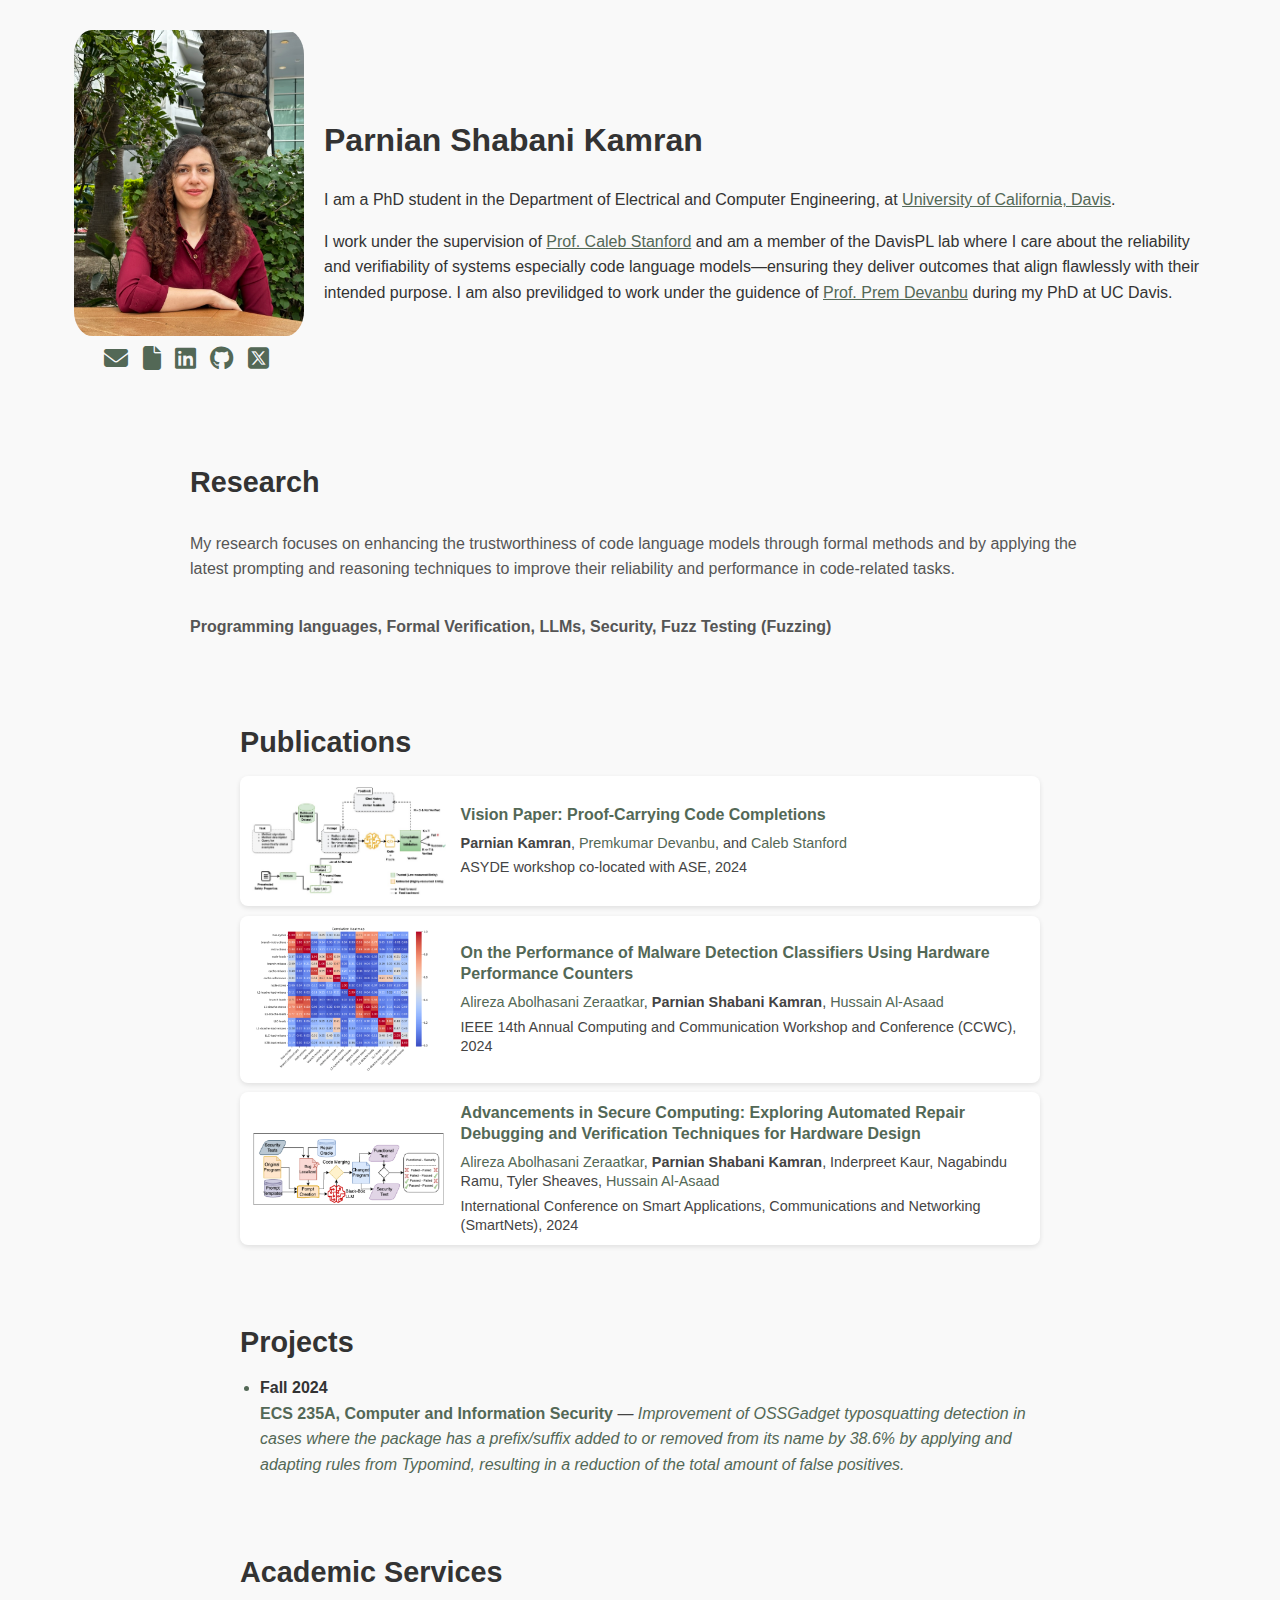
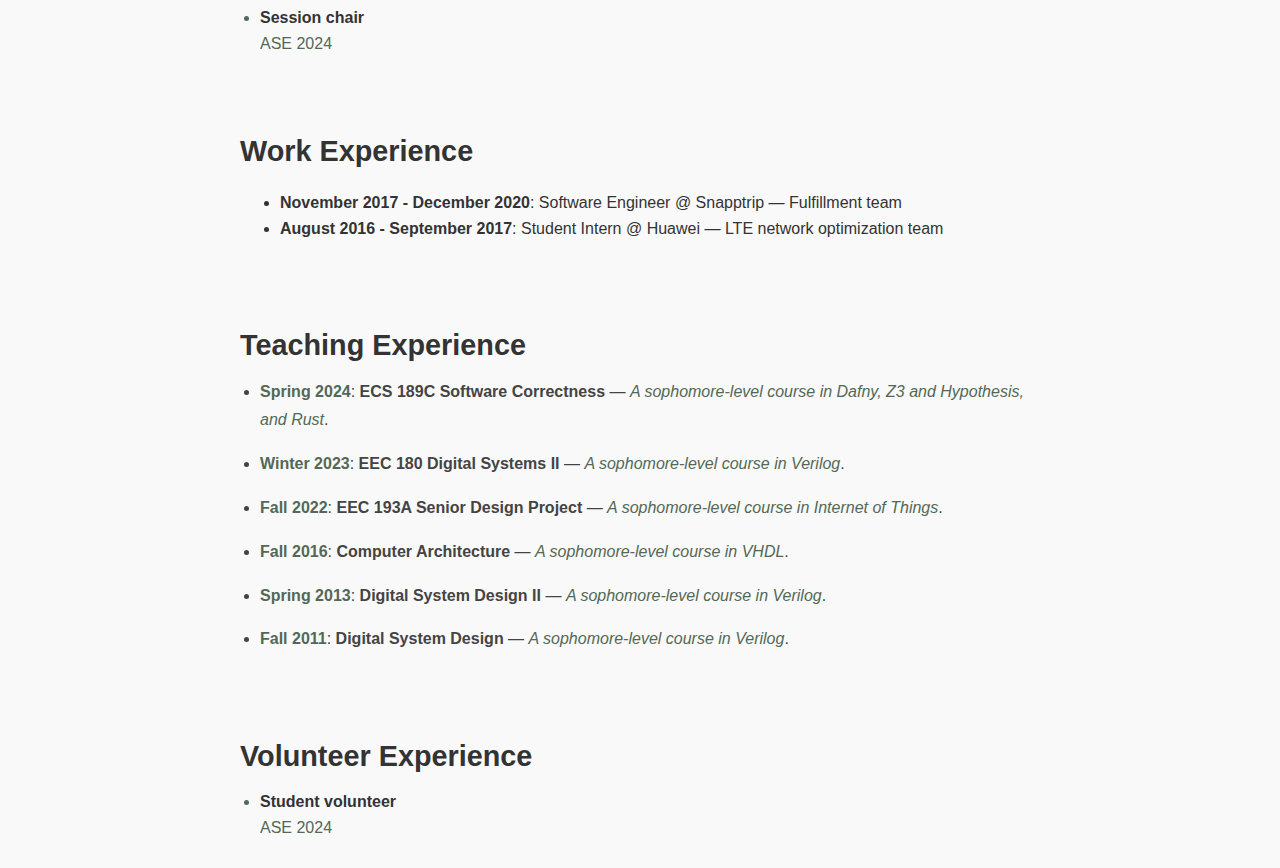
==== index.html @ 5b628e6a "Update ux" ====
<!DOCTYPE html>
<html lang="en">
<head>
    <meta charset="UTF-8">
    <meta name="Parnian Shabani Kamran" content="width=device-width, initial-scale=1.0">
    <title>Parnian Shabani Kamran</title>
    <link rel="stylesheet" href="styles.css">
    <!-- <script src="script.js" defer></script> -->
    <link rel="stylesheet" href="https://cdnjs.cloudflare.com/ajax/libs/font-awesome/6.7.0/css/all.min.css">
</head>
<body>

     <!-- Container for Profile Section -->
     <div class="profile-container">

        <div class="profile-image-container">
            <img src="img/personal.jpeg" alt="Parnian's profile photo" class="profile-photo">
            <div class="profile-links">
                <a href="mailto:pkamran@ucdavis.edu"><i class="fa-solid fa-envelope"></i></a> 
                <a href="cv/Parnian_Shabani_Kamran_CV.pdf"><i class="fa-solid fa-file"></i></a> 
                <!-- <a href="your_bio_link"><i class="fas fa-user"></i> Bio</a> / -->
                <!-- <a href="your_scholar_link"><i class="fas fa-graduation-cap"></i> Scholar</a> / -->
                <a href="https://www.linkedin.com/in/parnian-kamran/"><i class="fa-brands fa-linkedin"></i></a> 
                <a href="https://github.com/parniaan"><i class="fa-brands fa-github"></i></a> 
                <a href="https://x.com/parnian_kamran?s=21&t=XhFKWNd_ANjw2e2xDMUuJA"><i class="fa-brands fa-square-x-twitter"></i></a>
            </div>
        </div>
        <!-- Left Text Section -->
        <div class="profile-text">
            <h1>Parnian Shabani Kamran</h1>
            <p> I am a PhD student in the Department of Electrical and Computer Engineering, at <a href="https://www.ucdavis.edu/">University of California, Davis</a>.</p>
            <p>
                I work under the supervision of <a href="https://web.cs.ucdavis.edu/~cdstanford/">Prof. Caleb Stanford</a> and am a 
                member of the DavisPL lab where I care about the reliability and verifiability of systems especially code language 
                models—ensuring they deliver outcomes that align flawlessly with their intended purpose. 
                I am also previlidged to work under the guidence of <a href="https://www.cs.ucdavis.edu/~devanbu/">Prof. Prem Devanbu</a> 
                during my PhD at UC Davis.
            </p>
            <!-- <p>My fascination with verifying systems mirrors my approach to life—whether it’s planning a hike and ensuring the trail 
                route offers the most astonishing landscapes, nurturing thriving houseplants, or refining a software module, I’m drawn to 
                ensuring every element aligns with its purpose.</p> -->
            
            <!-- Inline Links -->
            <!-- <div class="profile-links">
                <a href="mailto:youremail@example.com"><i class="fas fa-envelope"></i> Email</a> /
                <a href="your_cv_link"><i class="fas fa-file-alt"></i> CV</a> /
                <a href="https://linkedin.com/in/yourusername"><i class="fab fa-linkedin"></i> LinkedIn</a> /
                <a href="https://x.com/yourusername"><i class="fab fa-x-twitter"></i> X</a> /
                <a href="https://github.com/yourusername"><i class="fab fa-github"></i> GitHub</a>
            </div> -->
            
        </div>

        <!-- Right Image Section -->
        
    </div>

    <!-- Research Section -->
    <div class="research-section">
        <h2>Research</h2>
        <p>
            My research focuses on enhancing the trustworthiness of code language models through formal methods and by applying the latest prompting and reasoning techniques to improve their reliability and performance in code-related tasks.
        </p>
        <p><strong>Programming languages, Formal Verification, LLMs, Security, Fuzz Testing (Fuzzing)</strong></p>
    </div>


    <!-- Publications Section -->
    <div class="section">
        <h2 class="section-title">Publications</h2>
      
            <div class="publication-card">
                <div class="publication-image-container">
                    <img src="img/PCCC-workflow.jpg" alt="Paper Thumbnail" class="publication-image">
                </div>
                <div class="publication-content">
                    <strong class="publication-title"><a href="https://dl.acm.org/doi/10.1145/3691621.3694932">Vision Paper: Proof-Carrying Code Completions</a></strong><br>
                    <span class="publication-authors"><strong>Parnian Kamran</strong>, <a href="https://www.cs.ucdavis.edu/~devanbu/">Premkumar Devanbu</a>, and <a href="https://web.cs.ucdavis.edu/~cdstanford/">Caleb Stanford</a></span><br>
                    <span class="publication-conference">ASYDE workshop co-located with ASE, 2024</span>
                </div>
            </div>
            <div class="publication-card">
                <div class="publication-image-container">
                    <img src="img/SmartNets2024.png" alt="SmartNets Image" class="publication-image">
                </div>
                <div class="publication-content">
                    <strong class="publication-title"><a href="https://ieeexplore.ieee.org/document/10577644">On the Performance of Malware Detection Classifiers Using Hardware Performance Counters</a></strong><br>
                    <span class="publication-authors"><a href="https://www.linkedin.com/in/alireza-abolhasani">Alireza Abolhasani Zeraatkar</a>, <strong>Parnian Shabani Kamran</strong>, <a href="https://faculty.engineering.ucdavis.edu/al-asaad/">Hussain Al-Asaad</a></span><br>
                    <span class="publication-conference">IEEE 14th Annual Computing and Communication Workshop and Conference (CCWC), 2024</span>
                </div>
            </div>
            
            <div class="publication-card">
                <div class="publication-image-container">
                    <img src="img/ccwc2024.png" alt="CCWC Image"  class="publication-image">
                </div>
                <div class="publication-content">
                    <strong class="publication-title"><a href="https://ieeexplore.ieee.org/document/10427806">Advancements in Secure Computing: Exploring Automated Repair Debugging and Verification Techniques for Hardware Design</a></strong><br>
                    <span class="publication-authors"><a href="https://www.linkedin.com/in/alireza-abolhasani">Alireza Abolhasani Zeraatkar</a>, <strong>Parnian Shabani Kamran</strong>, Inderpreet Kaur, Nagabindu Ramu, Tyler Sheaves, <a href="https://faculty.engineering.ucdavis.edu/al-asaad/">Hussain Al-Asaad</a></span><br>
                    <span class="publication-conference">International Conference on Smart Applications, Communications and Networking (SmartNets), 2024</span>
                </div>
            </div>

    </div>


    <div class="section">
        <h2 class="section-title">Projects</h2>
        <ul class="service-list">
            <li>
                <strong class="teaching-dates">Fall 2024</strong> 
                <span class="teaching-role"><a href="http://nob.cs.ucdavis.edu/classes/ecs235a-2024-04/index.html">ECS 235A, Computer and Information Security</a></span> — 
                <span class="teaching-description">Improvement of <a href="https://github.com/microsoft/OSSGadget">OSSGadget</a> typosquatting detection in cases where the package has a prefix/suffix added to or removed from its name by 38.6% by applying and adapting rules from <a href="https://www.usenix.org/conference/usenixsecurity23/presentation/neupane">Typomind</a>, resulting in a reduction of the total amount of false positives. </span>
            </li>
        </ul>
    </div>

    <!-- Academic Services Section Using Flexbox -->
    <div class="section">
        <h2 class="section-title">Academic Services</h2>
            <ul class="service-list">
                <li><strong>Session chair</strong>
                    <a href="https://conf.researchr.org/track/ase-2024/ase-2024-research?">ASE 2024</a>
                </li>
            </ul>
        <!-- <div class="experience-card">
            <p><strong>Volunteer Position 2</strong></p>
            <p>Organization Name</p>
            <p>Start Date - End Date</p>
            <p>Brief description of responsibilities and contributions.</p>
        </div> -->

    </div>

    <div class="section">
        <h2 class="section-title">Work Experience</h2>
        <ul class="work-list">
            <li>
                <strong class="work-dates">November 2017 - December 2020</strong>: 
                <span class="work-title">Software Engineer</span> @ 
                <span class="work-company">Snapptrip</span> — 
                <span class="work-team">Fulfillment team</span>
                <!-- <span class="work-collaborators">[Collaborators]</span>. -->
            </li>
            <li>
                <strong class="work-dates">August 2016 - September 2017</strong>: 
                <span class="work-title">Student Intern</span> @ 
                <span class="work-company">Huawei</span> — 
                <span class="work-team">LTE network optimization team</span>
            </li>
        </ul>
    </div>

    <div class="section">
        <h2 class="section-title">Teaching Experience</h2>
        <ul class="teaching-list">
            <li>
                <strong class="teaching-dates">Spring 2024</strong>: 
                <span class="teaching-role">ECS 189C Software Correctness</span> — 
                <span class="teaching-description">A sophomore-level course in Dafny, Z3 and Hypothesis, and Rust</span>.
            </li>
            <li>
                <strong class="teaching-dates">Winter 2023</strong>: 
                <span class="teaching-role">EEC 180 Digital Systems II</span> — 
                <span class="teaching-description">A sophomore-level course in Verilog</span>.
            </li>
            <li>
                <strong class="teaching-dates">Fall 2022</strong>: 
                <span class="teaching-role">EEC 193A Senior Design Project</span> — 
                <span class="teaching-description">A sophomore-level course in Internet of Things</span>.
            </li>

            <li>
                <strong class="teaching-dates">Fall 2016</strong>: 
                <span class="teaching-role">Computer Architecture</span> — 
                <span class="teaching-description">A sophomore-level course in VHDL</span>.
            </li>

            <li>
                <strong class="teaching-dates">Spring 2013</strong>: 
                <span class="teaching-role">Digital System Design II</span> — 
                <span class="teaching-description">A sophomore-level course in Verilog</span>.
            </li>

            <li>
                <strong class="teaching-dates">Fall 2011</strong>: 
                <span class="teaching-role">Digital System Design</span> — 
                <span class="teaching-description">A sophomore-level course in Verilog</span>.
            </li>
        </ul>
    </div>

    <div class="section">
        <h2 class="section-title">Volunteer Experience</h2>
            <ul class="experience-list">
                <li><strong>Student volunteer</strong>
                    <a href="https://conf.researchr.org/home/ase-2024">ASE 2024</a>
                </li>
            </ul>
        <!-- <div class="experience-card">
            <p><strong>Volunteer Position 2</strong></p>
            <p>Organization Name</p>
            <p>Start Date - End Date</p>
            <p>Brief description of responsibilities and contributions.</p>
        </div> -->

    </div>




</body>
</html>
---- styles.css ----
/* Define custom colors */
:root {
    --light-sage: #DDE3D0;
    --sage-green: #B2C2A1;
    --dark-sage: #536856;
    --golden-Sand: #D1B27C;
    --muted-rose: #C7A8A1;
    --terracotta: #C4876A;
    --ivory: #F8F5EC;
    --stone-gray: #A8A9AD;
    --dusty-blue: #A1B5C2;
}



/* Centered main container for profile layout */
.profile-container {
    display: inline-flex;
    align-items: center;
    justify-content: space-between;
    max-width: 90%;
    width: 100%;
    padding: 20px;
    margin: 0 auto;
    text-align: left;
    flex-direction: row;
}

.profile-text {
    flex: 70%;
    padding: 10px;
}

.profile-container a {
    color: var(--dark-sage);
}

.profile-text a:hover {
    color: var(--golden-Sand)
}

.profile-text a:visited {
    color: var(--terracotta)
}


/* Inline links styling with icons */
/* Inline links styling with icons */
.profile-links {
    padding: 10px;
    text-align: center;
}

.profile-links a {
    font-size: 1.5rem;
    color: var(--dark-sage);
    text-decoration: none;
    display: inline-flex;
    align-items: center;
    margin-right: 5px; /* Adds spacing between each link */
} 

.profile-links a:last-child {
    margin-right: 0; /* Remove the margin after the last link */
}

.profile-links a i, .profile-links a img {
    width: 100%;
    height: 15px;
    margin-right: 5px; /* Adds spacing between icon and text */
    vertical-align: middle;
    color: var(--dark-sage);
}

.profile-links a:hover {
    text-decoration: underline;
}

/* Profile image styling */
.profile-image-container {
    display: flex;
    padding: 10px;
    flex-direction: column;
    flex: 25%;
    max-width: 230px;
}

.profile-photo {
    width: 100%;
    height: auto;
    border-radius: 8%;
    object-fit: cover;
}

/* Research section styling */
.research-section {
    max-width: 900px;
    /* width: 100%; */
    margin: 20px auto;
    padding: 0 20px;
    text-align: left;
    display: flex;
    flex-wrap: wrap;
    flex: 1;
}

.research-section h2 {
    font-size: 1.8em;
    color: #333;
    margin-bottom: 10px;
}

.research-section p {
    font-size: 1em;
    line-height: 1.6;
    color: #555;
}

/* General body styling */
body {
    display: flex;
    justify-content: center;
    flex-direction: column;
    align-items: center;
    margin: 0;
    font-family: Arial, sans-serif;
    line-height: 1.6;
    color: #333;
    background-color: #f9f9f9;
}


/* Strong element styling */
.service-list strong, .experience-list strong {
    display: block;
    font-weight: bold;
    color: #333;
}

/* General alignment for each section */
.section {
    max-width: 800px; /* Align width with Publications section */
    margin: 20px auto; /* Center the section on the page */
    text-align: left; /* Left-align all text */
    padding: 0; /* Remove extra padding */
    width: 100%;
}

/* Section title styling */
.section-title {
    font-size: 1.8em;
    color: #333;
    margin-bottom: 10px;
    font-weight: bold;
}

/* Styling for Academic Services and Volunteer Experience lists */
.service-list, .experience-list {
    list-style-type: disc; /* Default bullet points */
    padding-left: 20px; /* Add consistent padding for the bullets */
    margin: 0;
}

/* Styling for each item in Academic Services and Volunteer Experience */
.service-list li, .experience-list li {
    font-size: 1em;
    line-height: 1.6; /* Ensure consistent spacing between lines */
    margin-bottom: 8px; /* Space between each list item */
    color: #444;
}

/* Inline link styling for conference title */
.service-list a, .experience-list a {
    color: var(--dark-sage);
    text-decoration: none;
}

.service-list a:hover, .experience-list a:hover {
    text-decoration: underline;
    color: var(--golden-Sand)
}

.service-list a:visited, .experience-list a:visited {
    color: var(--terracotta);
}


/* Bold styling for titles within list items */
.service-list strong, .experience-list strong {
    font-weight: bold;
    margin-right: 5px; /* Space between title and conference name */
}

/* Fix bullet alignment */
.service-list li::marker, .experience-list li::marker {
    color: #536856; /* Dark sage for bullet color */
    font-size: 1em; /* Match bullet size to text */
    vertical-align: middle; /* Align bullet with text */
}

/* Teaching experience list styling */
.teaching-list {
    list-style-type: disc; /* Default bullet points */
    padding-left: 20px;
    margin: 0;
}

/* Individual teaching item */
.teaching-list li {
    font-size: 1em;
    line-height: 1.8;
    color: #444; /* Neutral text color */
    margin-bottom: 15px;
}

/* Styling for dates */
.teaching-dates {
    color: #536856; /* Dark sage */
    font-weight: bold;
}

/* Styling for role */
.teaching-role {
    color: #444; /* Neutral gray */
    font-weight: bold;
}

/* Styling for description */
.teaching-description {
    color: #536856; /* Dark sage for subtlety */
    font-style: italic; /* Add differentiation for descriptions */
}


/* =================================== */



/* Publication card container */
.publication-card {
    display: flex;
    align-items: center;
    background-color: #fff; /* White card background */
    border-radius: 8px;
    padding: 0.7rem;
    margin-bottom: 0.6rem;
    box-shadow: 0 2px 5px rgba(0, 0, 0, 0.1);
    transition: box-shadow 0.2s ease-in-out;
}

/* Hover effect for cards */
.publication-card:hover {
    box-shadow: 0 4px 10px rgba(0, 0, 0, 0.2);
}

/* Image container */
.publication-image-container {
    flex: 25%;
    flex-shrink: 0; /* Prevent shrinking of the image container */
    display: flex; /* Center the image within the container */
    justify-content: center;
    align-items: center;
    width: 130px; /* Fixed width for the container */
    height: auto;
    margin-right: 15px; /* Space between image and content */
}

/* Image styling */
.publication-image {
    max-width: 100%; /* Scale image to fit the container */
    height: auto; /* Maintain aspect ratio */
    border-radius: 4px;
}

/* Content container */
.publication-content {
    display: flex;
    flex-direction: column;
    flex: 1; /* Take up remaining space */
    line-height: 0.2;
    flex: 75%;
}

/* Title */
.publication-title {
    font-size: 1em;
    color: var(--dark-sage); /* Dark sage color for title */
    margin-bottom: 5px;
    font-weight: bold;
    line-height: 1.3; /* Reduced line height */
}

/* Authors */
.publication-authors {
    font-size: 0.9em;
    color: #444; /* Neutral text color */
    margin-bottom: 3px;
    line-height: 1.3; /* Reduced line height */
}

/* Conference details */
.publication-conference {
    font-size: 0.9em;
    color: #444; /* Default link color */
    line-height: 1.3; /* Reduced line height */
}

.publication-content a {
    text-decoration: none;
    color: var(--dark-sage)
}

/* Link hover effect */
.publication-content a:hover {
    text-decoration: underline;
    color: var(--golden-Sand); /* Golden Sand color on hover */
}

/* Visited link styling */
.publication-content a:visited {
    color: var(--terracotta); /* Terracotta color for visited links */
}


/* Responsive adjustments for mobile */
@media (max-width: 768px) {
    .profile-container {
        flex-direction: column;
    }
    .publication-card {
        font-size: 1.2rem;
        flex-wrap: wrap;
        flex-direction: column; /* Stack content vertically */
        align-items: center; /* Center-align content */
        text-align: center; /* Center-align text */
    }

    .publication-image-container {
        flex: 100%;
        margin-right: 0; /* Remove right margin for stacked layout */
        margin-bottom: 10px; /* Add space below image */
        width: 100%; /* Make the image container span full width */
    }

    .publication-image {
        max-width: 150px; /* Resize image for smaller screens */
        height: auto;
    }

    .publication-content {
        flex: 100%;
        text-align: center; /* Center-align text */
    }

    .profile-container {
       flex-direction: column;
    }

    .profile-links a {
        font-size: 2rem;
    }
}
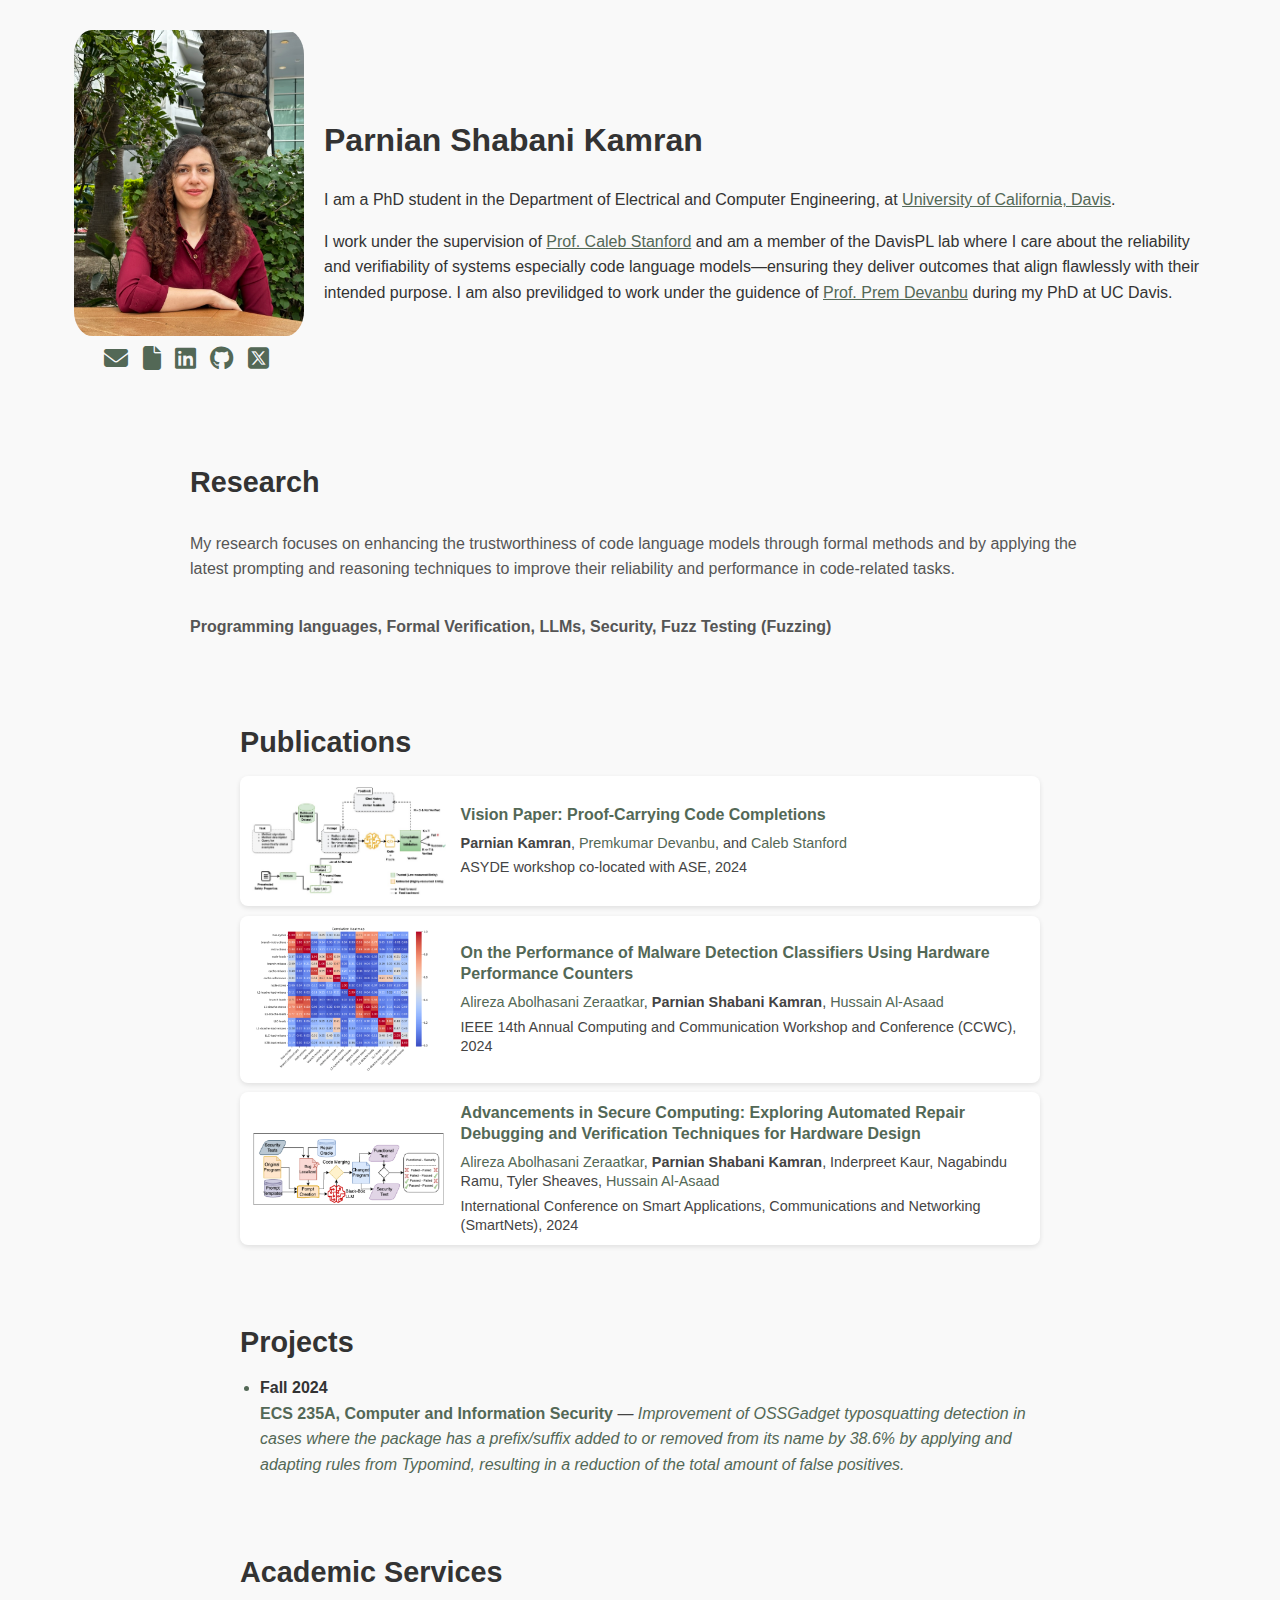
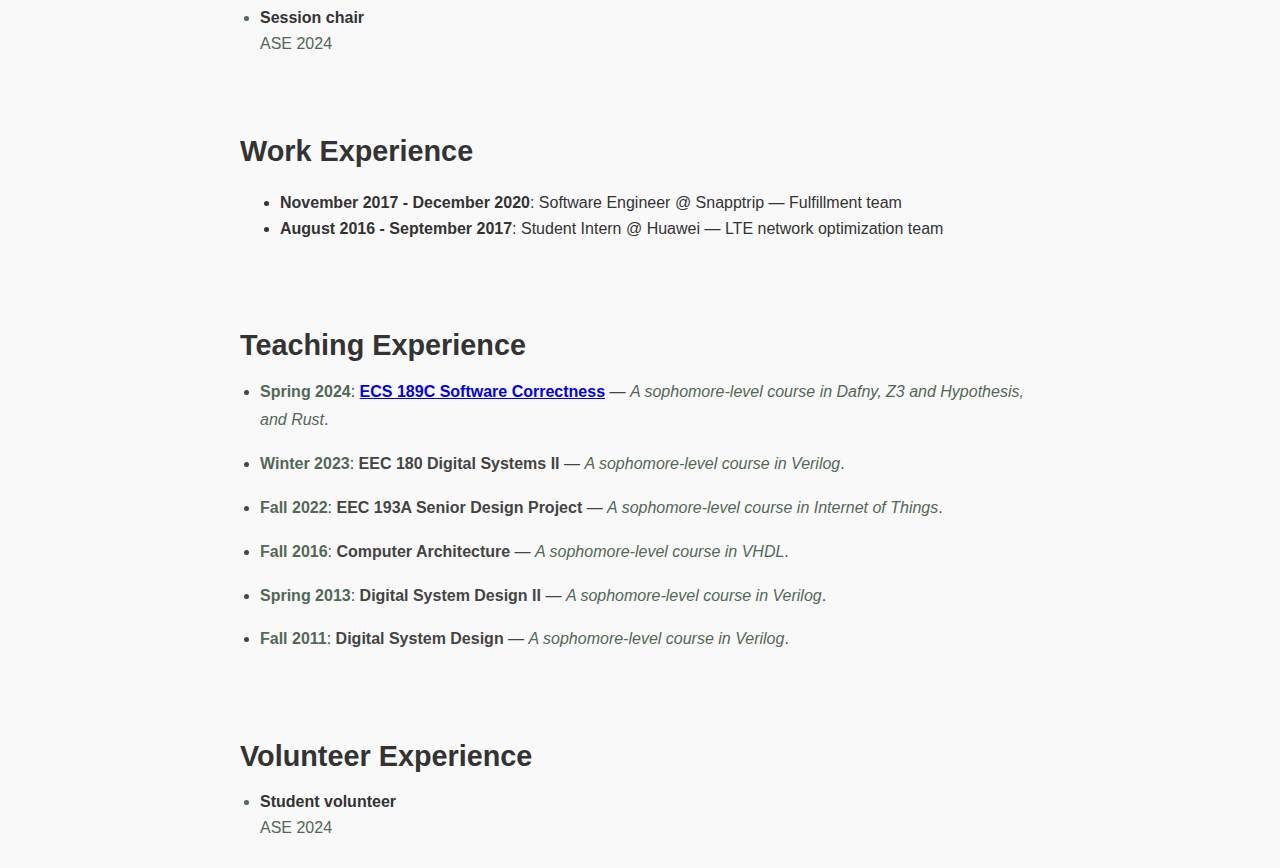
==== commit 37b9b6a1: "Add a link to course" ====
--- a/index.html
+++ b/index.html
@@ -156,7 +156,7 @@
         <ul class="teaching-list">
             <li>
                 <strong class="teaching-dates">Spring 2024</strong>: 
-                <span class="teaching-role">ECS 189C Software Correctness</span> — 
+                <span class="teaching-role"><a href="https://github.com/DavisPL-Teaching/189c">ECS 189C Software Correctness</a></span> — 
                 <span class="teaching-description">A sophomore-level course in Dafny, Z3 and Hypothesis, and Rust</span>.
             </li>
             <li>
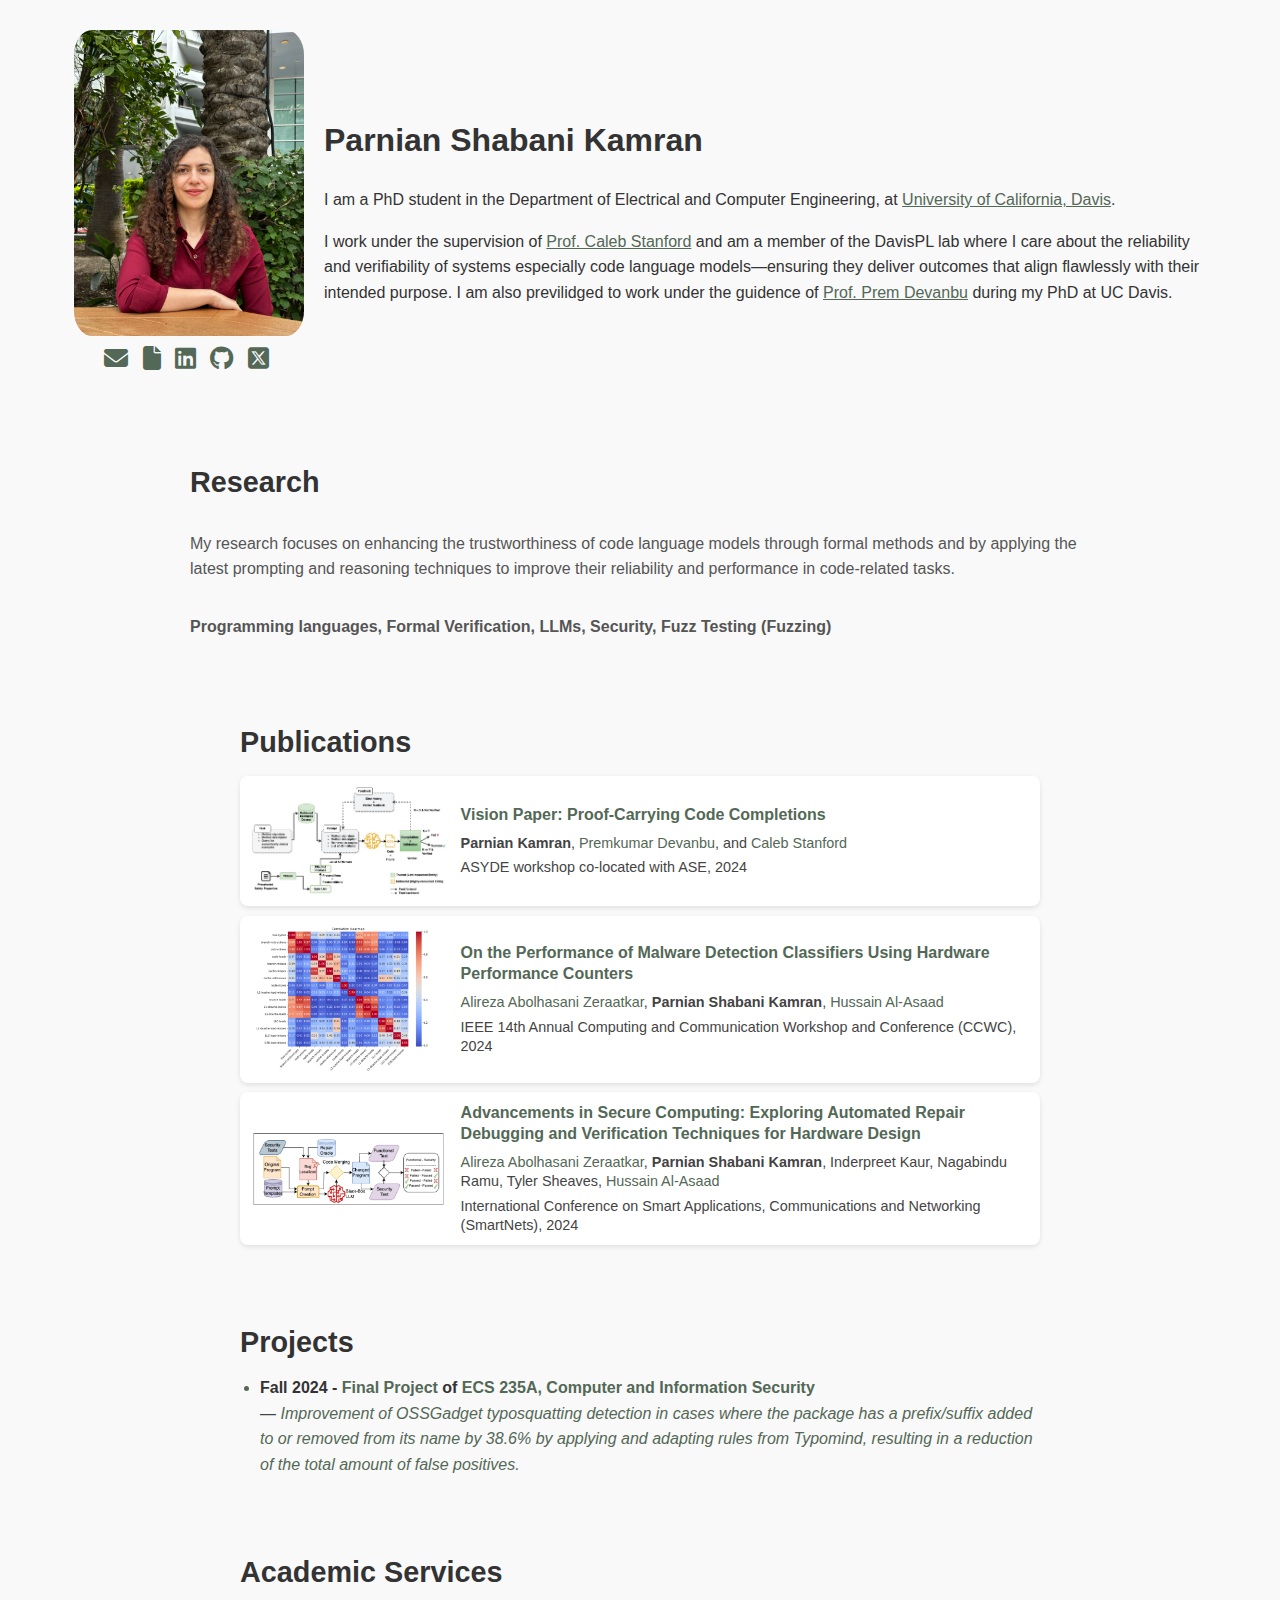
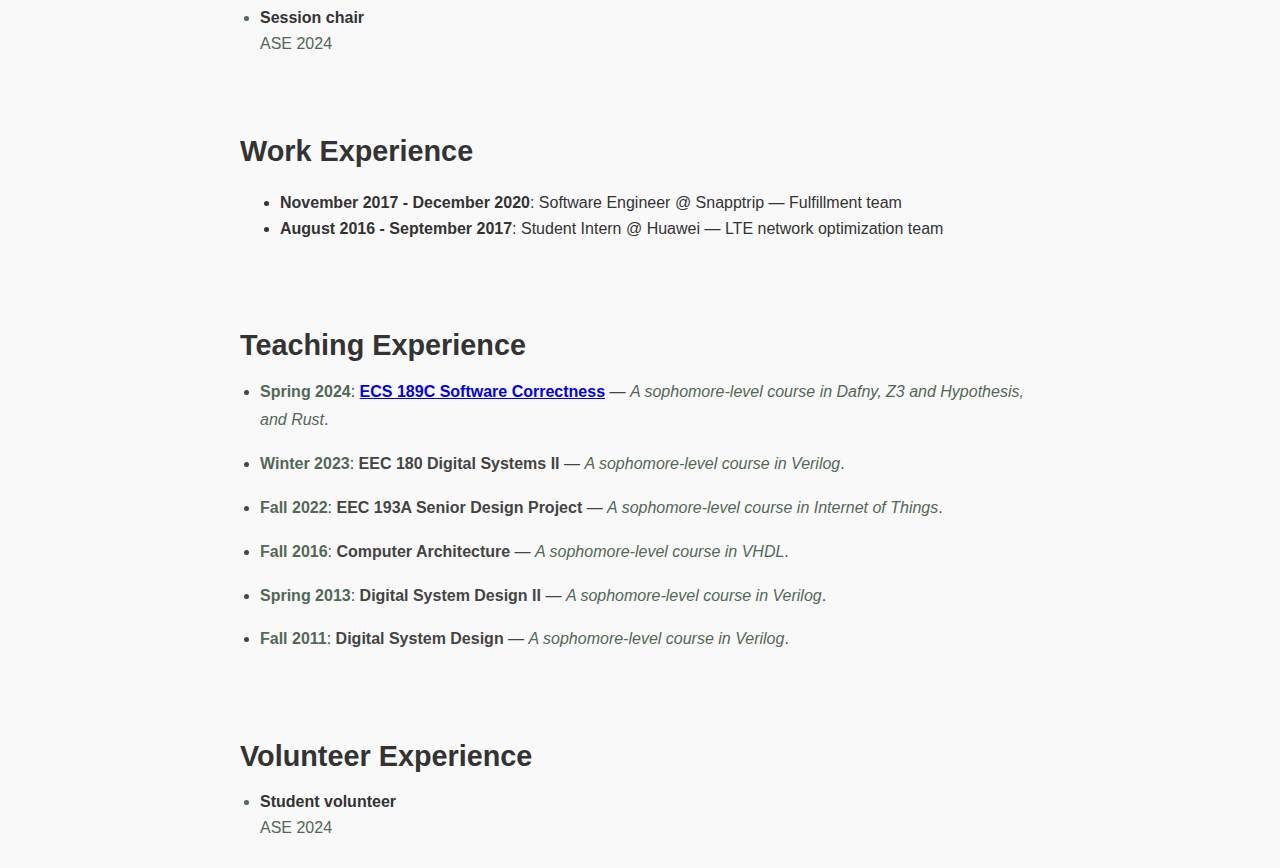
==== commit abfcb2b0: "Add link to ECS 235 project" ====
--- a/index.html
+++ b/index.html
@@ -108,8 +108,7 @@
         <h2 class="section-title">Projects</h2>
         <ul class="service-list">
             <li>
-                <strong class="teaching-dates">Fall 2024</strong> 
-                <span class="teaching-role"><a href="http://nob.cs.ucdavis.edu/classes/ecs235a-2024-04/index.html">ECS 235A, Computer and Information Security</a></span> — 
+                <strong class="teaching-dates">Fall 2024 - <a href="https://github.com/Parniaan/oss-gadget.git">Final Project</a> of <a href="http://nob.cs.ucdavis.edu/classes/ecs235a-2024-04/index.html">ECS 235A, Computer and Information Security</a></strong> — 
                 <span class="teaching-description">Improvement of <a href="https://github.com/microsoft/OSSGadget">OSSGadget</a> typosquatting detection in cases where the package has a prefix/suffix added to or removed from its name by 38.6% by applying and adapting rules from <a href="https://www.usenix.org/conference/usenixsecurity23/presentation/neupane">Typomind</a>, resulting in a reduction of the total amount of false positives. </span>
             </li>
         </ul>
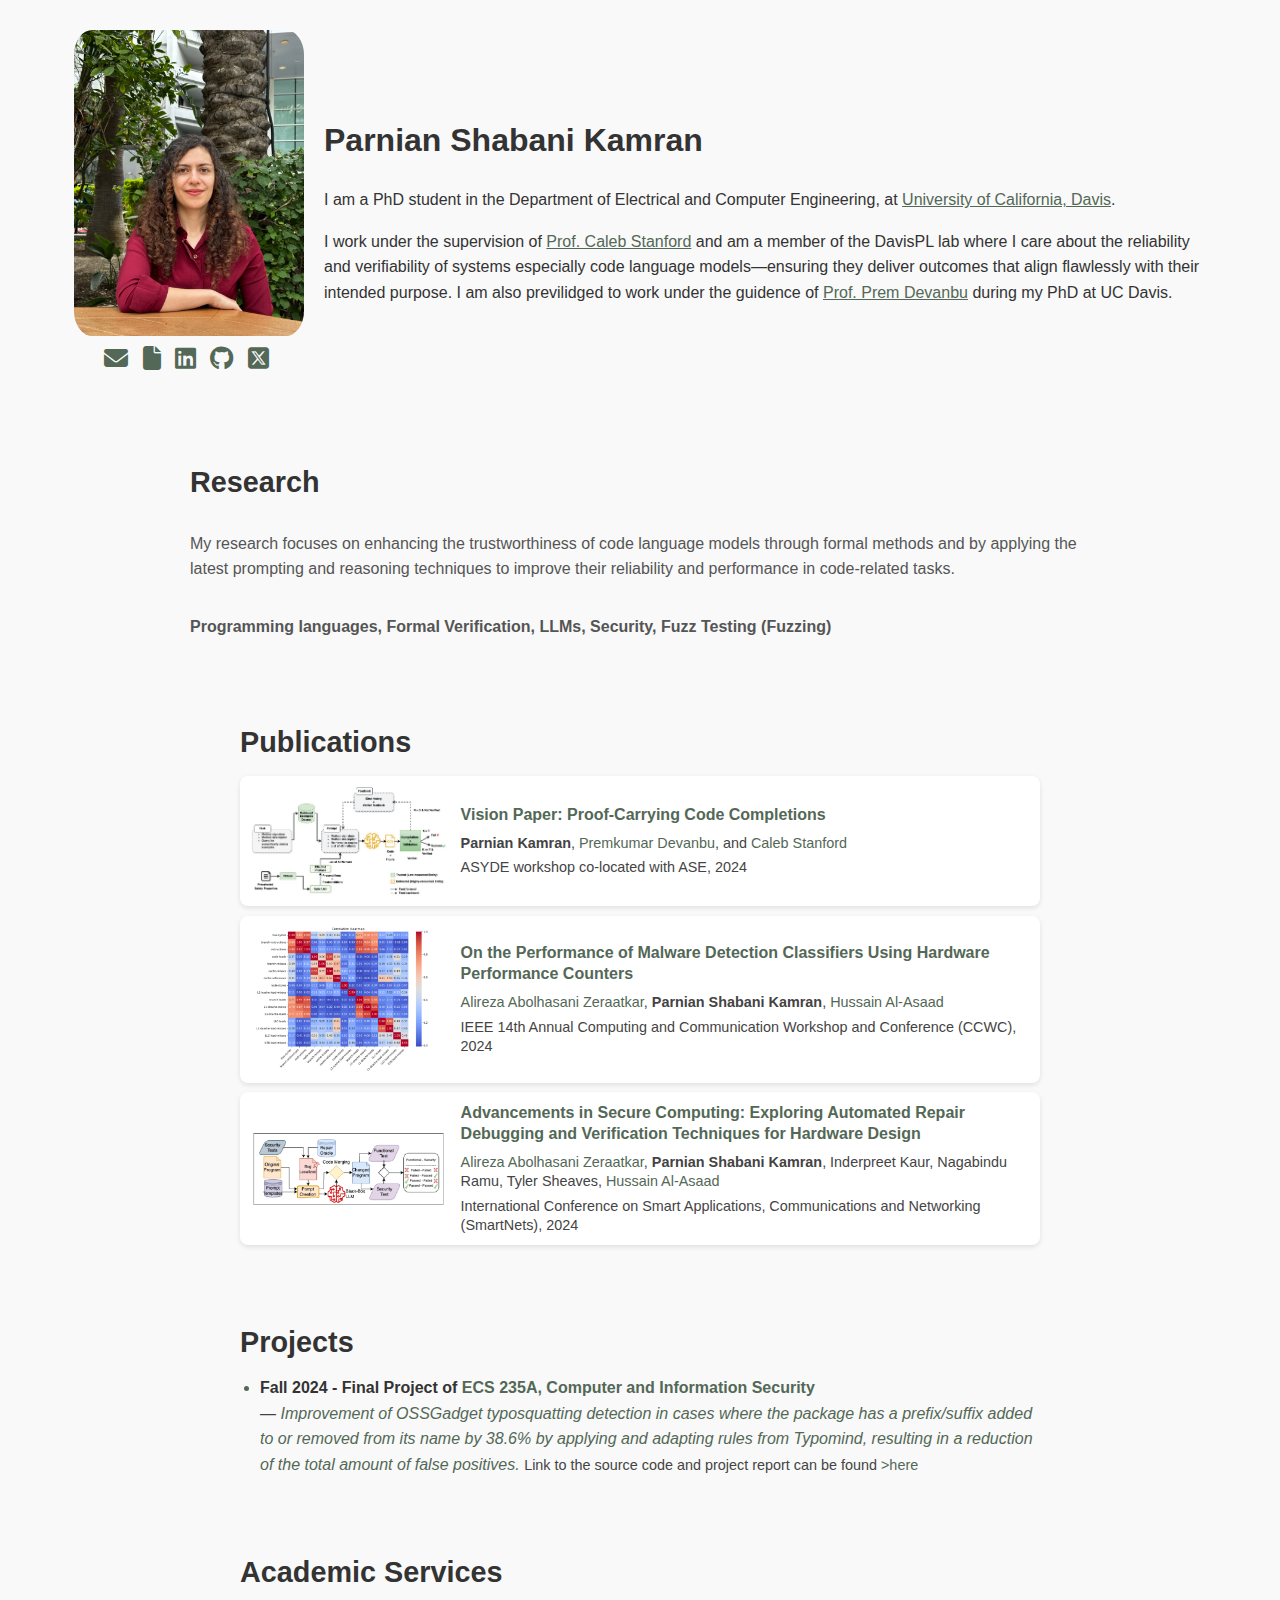
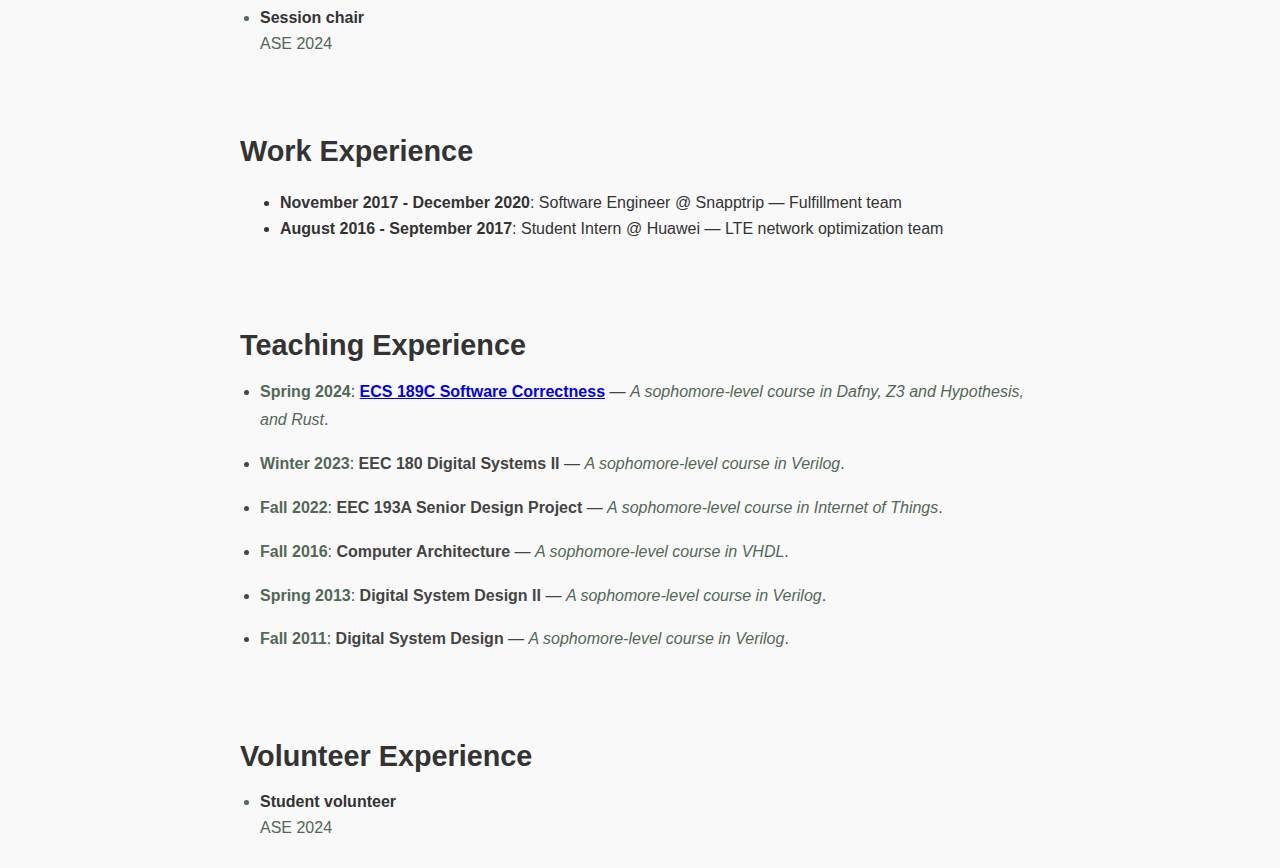
==== commit 6aefc1d2: "Add link to ECS 235 project" ====
--- a/index.html
+++ b/index.html
@@ -108,8 +108,15 @@
         <h2 class="section-title">Projects</h2>
         <ul class="service-list">
             <li>
-                <strong class="teaching-dates">Fall 2024 - <a href="https://github.com/Parniaan/oss-gadget.git">Final Project</a> of <a href="http://nob.cs.ucdavis.edu/classes/ecs235a-2024-04/index.html">ECS 235A, Computer and Information Security</a></strong> — 
-                <span class="teaching-description">Improvement of <a href="https://github.com/microsoft/OSSGadget">OSSGadget</a> typosquatting detection in cases where the package has a prefix/suffix added to or removed from its name by 38.6% by applying and adapting rules from <a href="https://www.usenix.org/conference/usenixsecurity23/presentation/neupane">Typomind</a>, resulting in a reduction of the total amount of false positives. </span>
+                <strong class="teaching-dates">Fall 2024 - Final Project of <a href="http://nob.cs.ucdavis.edu/classes/ecs235a-2024-04/index.html">ECS 235A, Computer and Information Security</a></strong> — 
+                <span class="teaching-description">Improvement of
+                    <a href="https://github.com/microsoft/OSSGadget">OSSGadget</a> 
+                    typosquatting detection in cases where the package has a prefix/suffix added to
+                    or removed from its name by 38.6% by applying and adapting rules from 
+                    <a href="https://www.usenix.org/conference/usenixsecurity23/presentation/neupane">Typomind</a>,
+                    resulting in a reduction of the total amount of false positives. </span>
+
+                <span class="publication-authors"> Link to the source code and project report can be found <a href="https://github.com/Parniaan/oss-gadget.git">>here</a></span>
             </li>
         </ul>
     </div>
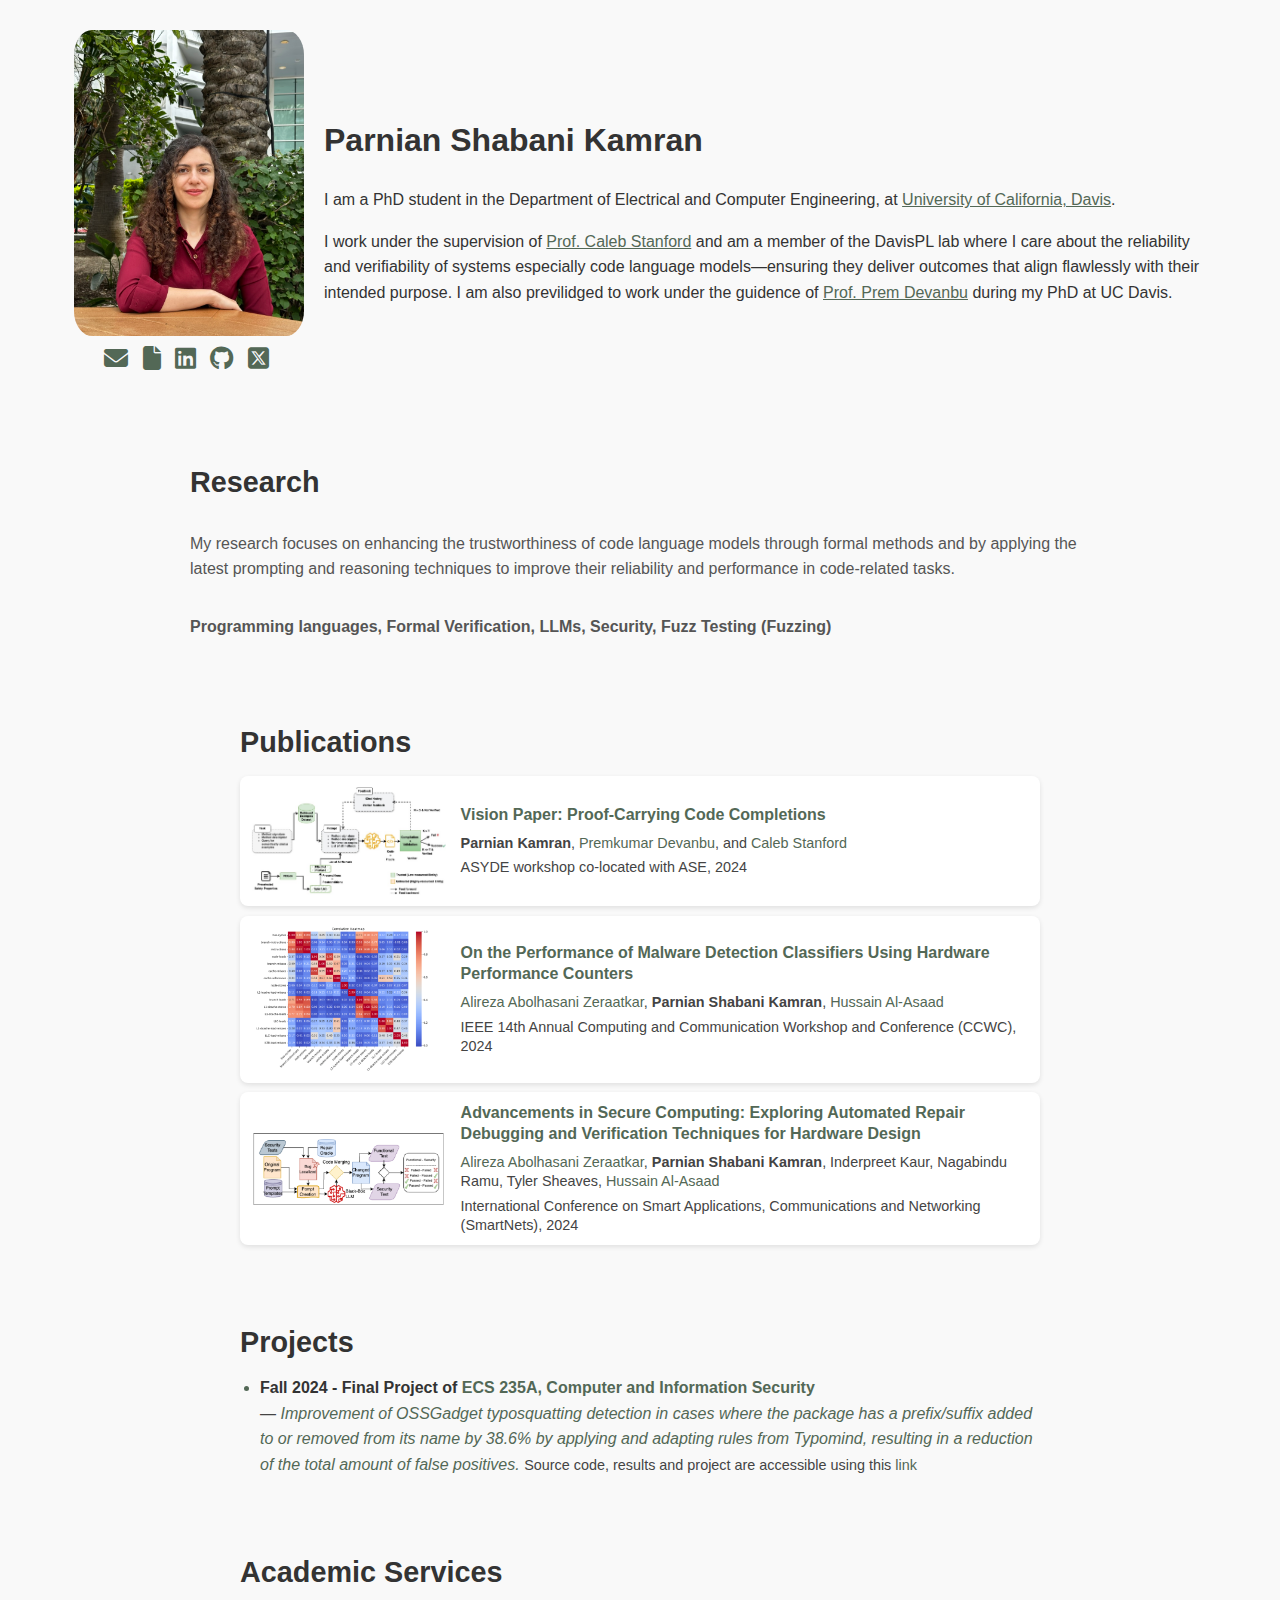
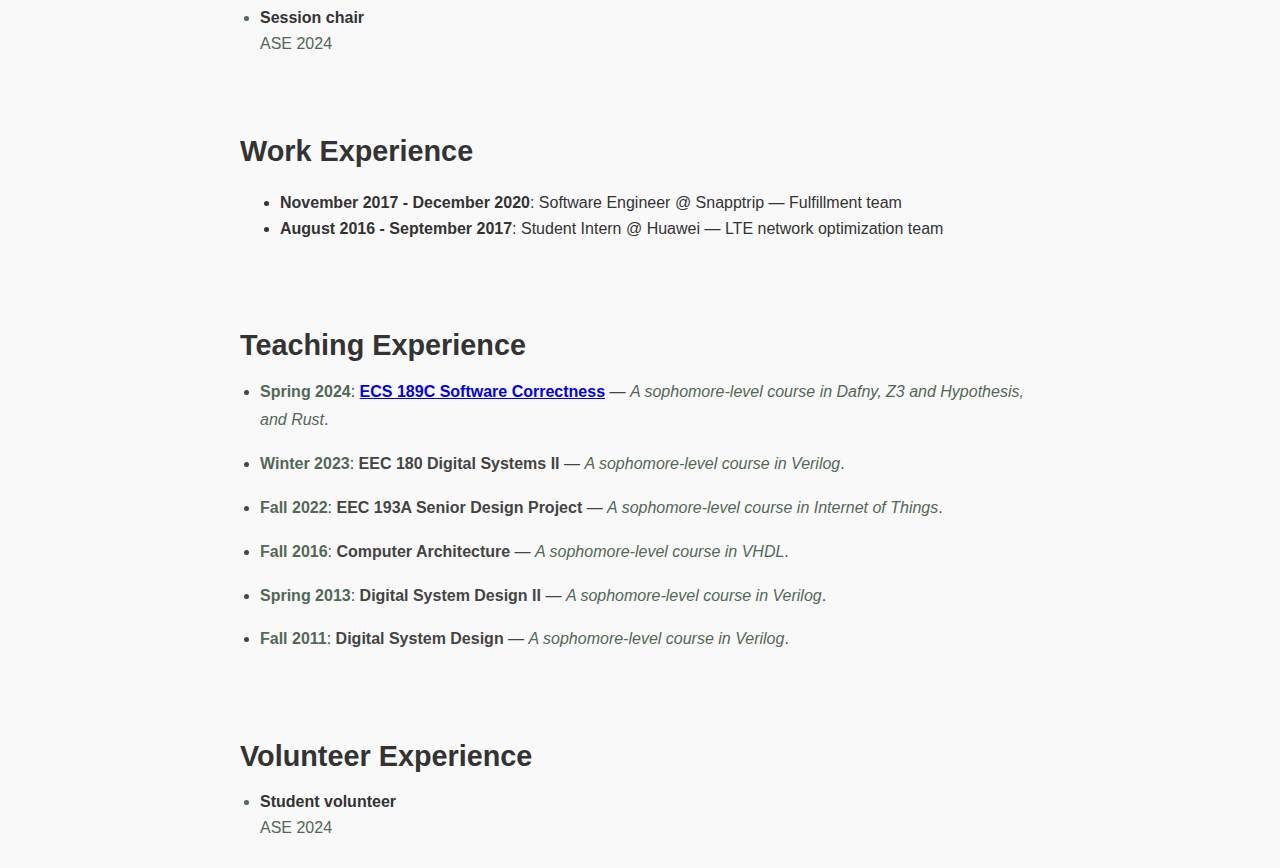
==== commit 3fdf9ce6: "Add link to ECS 235 project" ====
--- a/index.html
+++ b/index.html
@@ -116,7 +116,7 @@
                     <a href="https://www.usenix.org/conference/usenixsecurity23/presentation/neupane">Typomind</a>,
                     resulting in a reduction of the total amount of false positives. </span>
 
-                <span class="publication-authors"> Link to the source code and project report can be found <a href="https://github.com/Parniaan/oss-gadget.git">>here</a></span>
+                <span class="publication-authors"> Source code, results and project are accessible using this <a href="https://github.com/Parniaan/oss-gadget.git">link</a></span>
             </li>
         </ul>
     </div>
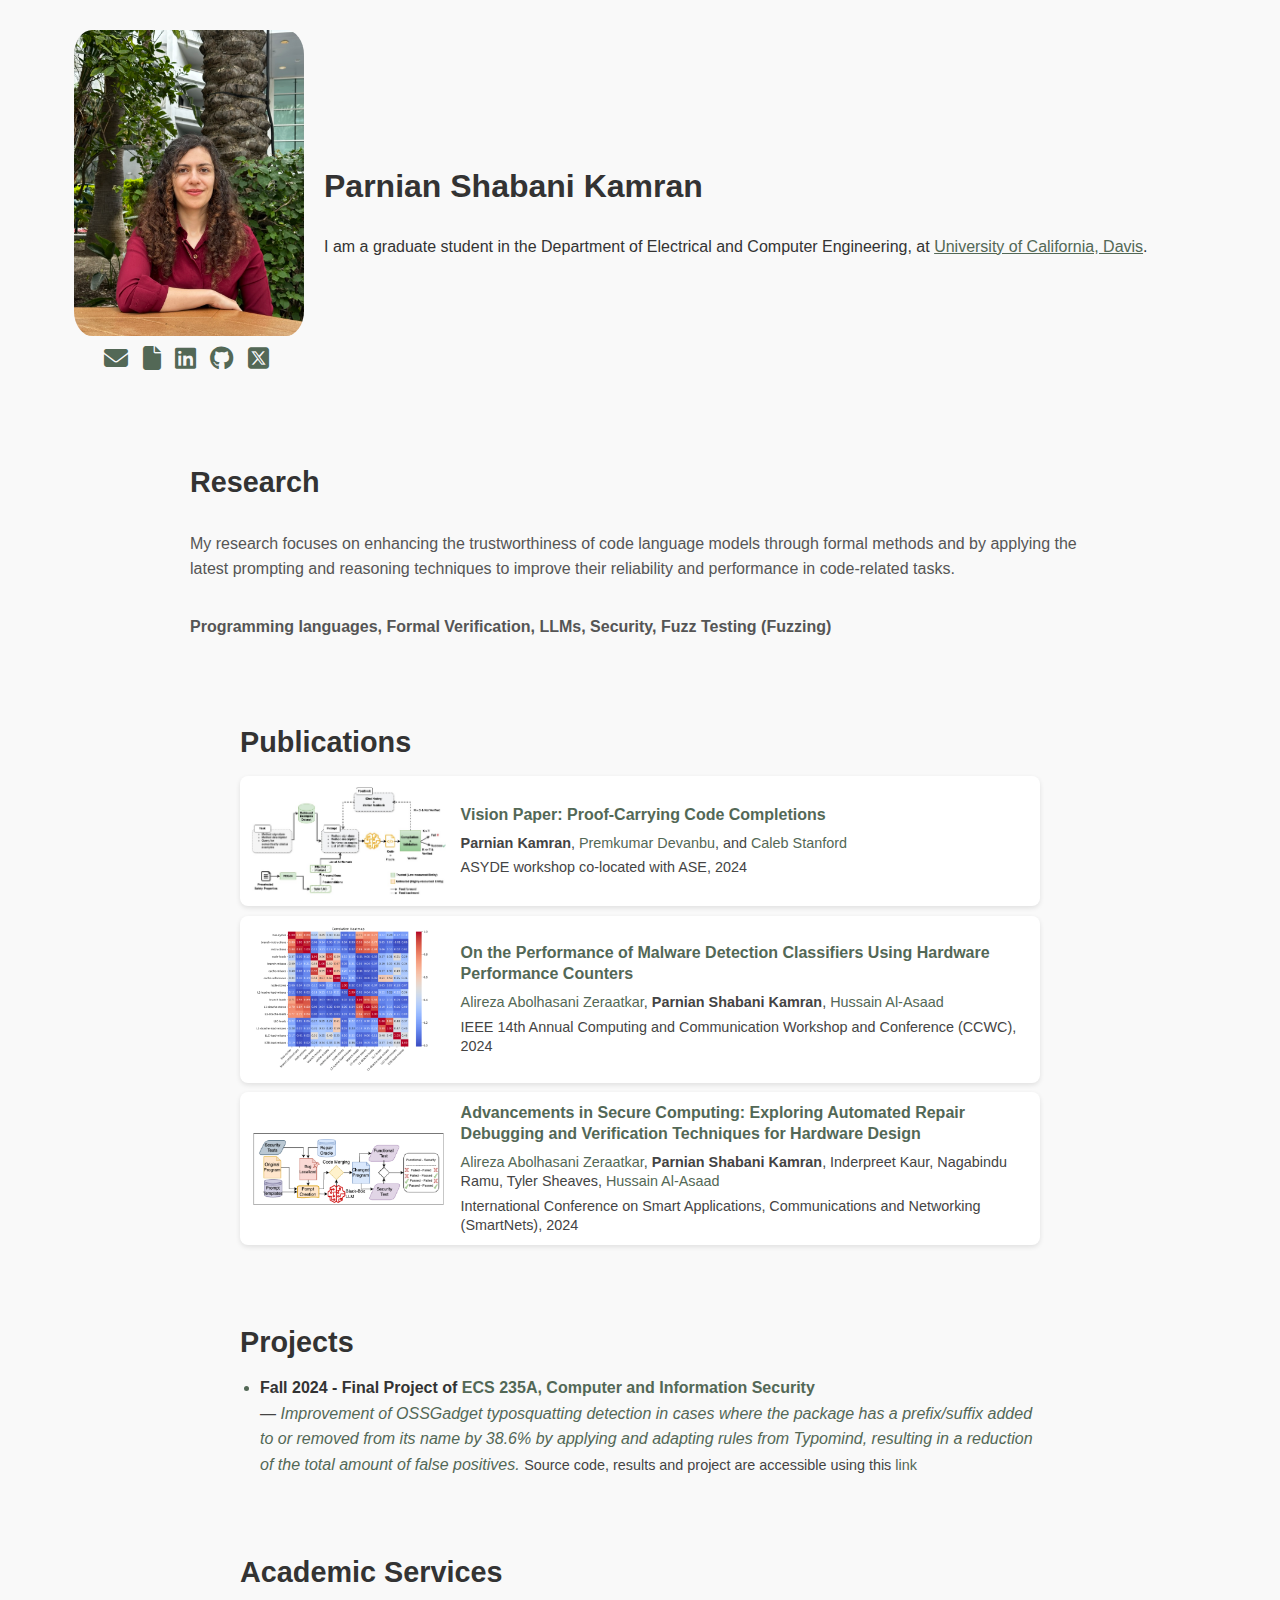
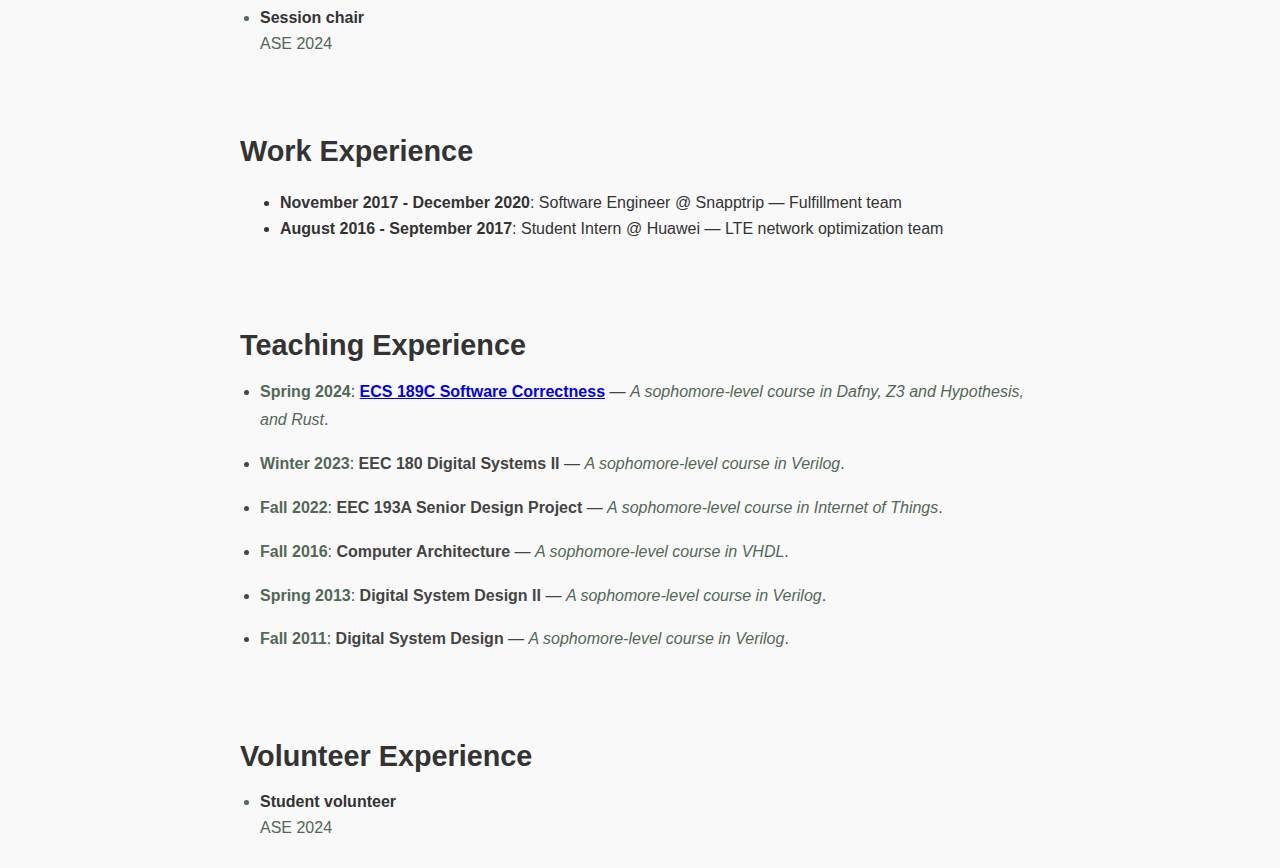
==== commit e07c58e5: "Fix links" ====
--- a/index.html
+++ b/index.html
@@ -16,26 +16,26 @@
         <div class="profile-image-container">
             <img src="img/personal.jpeg" alt="Parnian's profile photo" class="profile-photo">
             <div class="profile-links">
-                <a href="mailto:pkamran@ucdavis.edu"><i class="fa-solid fa-envelope"></i></a> 
-                <a href="cv/Parnian_Shabani_Kamran_CV.pdf"><i class="fa-solid fa-file"></i></a> 
+                <a href="mailto:pkamran@ucdavis.edu" target="_blank"><i class="fa-solid fa-envelope"></i></a> 
+                <a href="cv/Parnian_Shabani_Kamran_CV.pdf" target="_blank"><i class="fa-solid fa-file"></i></a> 
                 <!-- <a href="your_bio_link"><i class="fas fa-user"></i> Bio</a> / -->
                 <!-- <a href="your_scholar_link"><i class="fas fa-graduation-cap"></i> Scholar</a> / -->
-                <a href="https://www.linkedin.com/in/parnian-kamran/"><i class="fa-brands fa-linkedin"></i></a> 
-                <a href="https://github.com/parniaan"><i class="fa-brands fa-github"></i></a> 
-                <a href="https://x.com/parnian_kamran?s=21&t=XhFKWNd_ANjw2e2xDMUuJA"><i class="fa-brands fa-square-x-twitter"></i></a>
+                <a href="https://www.linkedin.com/in/parnian-kamran/" target="_blank"><i class="fa-brands fa-linkedin"></i></a> 
+                <a href="https://github.com/parniaan" target="_blank"><i class="fa-brands fa-github"></i></a> 
+                <a href="https://x.com/parnian_kamran?s=21&t=XhFKWNd_ANjw2e2xDMUuJA" target="_blank"><i class="fa-brands fa-square-x-twitter"></i></a>
             </div>
         </div>
         <!-- Left Text Section -->
         <div class="profile-text">
             <h1>Parnian Shabani Kamran</h1>
-            <p> I am a PhD student in the Department of Electrical and Computer Engineering, at <a href="https://www.ucdavis.edu/">University of California, Davis</a>.</p>
-            <p>
-                I work under the supervision of <a href="https://web.cs.ucdavis.edu/~cdstanford/">Prof. Caleb Stanford</a> and am a 
+            <p> I am a graduate student in the Department of Electrical and Computer Engineering, at <a href="https://www.ucdavis.edu/" target="_blank">University of California, Davis</a>.</p>
+            <!-- <p>
+                I work under the supervision of <a href="https://web.cs.ucdavis.edu/~cdstanford/" target="_blank">Prof. Caleb Stanford</a> and am a 
                 member of the DavisPL lab where I care about the reliability and verifiability of systems especially code language 
                 models—ensuring they deliver outcomes that align flawlessly with their intended purpose. 
-                I am also previlidged to work under the guidence of <a href="https://www.cs.ucdavis.edu/~devanbu/">Prof. Prem Devanbu</a> 
+                I am also previlidged to work under the guidence of <a href="https://www.cs.ucdavis.edu/~devanbu/" target="_blank">Prof. Prem Devanbu</a> 
                 during my PhD at UC Davis.
-            </p>
+            </p> -->
             <!-- <p>My fascination with verifying systems mirrors my approach to life—whether it’s planning a hike and ensuring the trail 
                 route offers the most astonishing landscapes, nurturing thriving houseplants, or refining a software module, I’m drawn to 
                 ensuring every element aligns with its purpose.</p> -->
@@ -74,8 +74,8 @@
                     <img src="img/PCCC-workflow.jpg" alt="Paper Thumbnail" class="publication-image">
                 </div>
                 <div class="publication-content">
-                    <strong class="publication-title"><a href="https://dl.acm.org/doi/10.1145/3691621.3694932">Vision Paper: Proof-Carrying Code Completions</a></strong><br>
-                    <span class="publication-authors"><strong>Parnian Kamran</strong>, <a href="https://www.cs.ucdavis.edu/~devanbu/">Premkumar Devanbu</a>, and <a href="https://web.cs.ucdavis.edu/~cdstanford/">Caleb Stanford</a></span><br>
+                    <strong class="publication-title"><a href="https://dl.acm.org/doi/10.1145/3691621.3694932" target="_blank">Vision Paper: Proof-Carrying Code Completions</a></strong><br>
+                    <span class="publication-authors"><strong>Parnian Kamran</strong>, <a href="https://www.cs.ucdavis.edu/~devanbu/" target="_blank">Premkumar Devanbu</a>, and <a href="https://web.cs.ucdavis.edu/~cdstanford/">Caleb Stanford</a></span><br>
                     <span class="publication-conference">ASYDE workshop co-located with ASE, 2024</span>
                 </div>
             </div>
@@ -84,8 +84,8 @@
                     <img src="img/SmartNets2024.png" alt="SmartNets Image" class="publication-image">
                 </div>
                 <div class="publication-content">
-                    <strong class="publication-title"><a href="https://ieeexplore.ieee.org/document/10577644">On the Performance of Malware Detection Classifiers Using Hardware Performance Counters</a></strong><br>
-                    <span class="publication-authors"><a href="https://www.linkedin.com/in/alireza-abolhasani">Alireza Abolhasani Zeraatkar</a>, <strong>Parnian Shabani Kamran</strong>, <a href="https://faculty.engineering.ucdavis.edu/al-asaad/">Hussain Al-Asaad</a></span><br>
+                    <strong class="publication-title"><a href="https://ieeexplore.ieee.org/document/10577644" target="_blank">On the Performance of Malware Detection Classifiers Using Hardware Performance Counters</a></strong><br>
+                    <span class="publication-authors"><a href="https://www.linkedin.com/in/alireza-abolhasani" target="_blank">Alireza Abolhasani Zeraatkar</a>, <strong>Parnian Shabani Kamran</strong>, <a href="https://faculty.engineering.ucdavis.edu/al-asaad/" target="_blank">Hussain Al-Asaad</a></span><br>
                     <span class="publication-conference">IEEE 14th Annual Computing and Communication Workshop and Conference (CCWC), 2024</span>
                 </div>
             </div>
@@ -95,8 +95,8 @@
                     <img src="img/ccwc2024.png" alt="CCWC Image"  class="publication-image">
                 </div>
                 <div class="publication-content">
-                    <strong class="publication-title"><a href="https://ieeexplore.ieee.org/document/10427806">Advancements in Secure Computing: Exploring Automated Repair Debugging and Verification Techniques for Hardware Design</a></strong><br>
-                    <span class="publication-authors"><a href="https://www.linkedin.com/in/alireza-abolhasani">Alireza Abolhasani Zeraatkar</a>, <strong>Parnian Shabani Kamran</strong>, Inderpreet Kaur, Nagabindu Ramu, Tyler Sheaves, <a href="https://faculty.engineering.ucdavis.edu/al-asaad/">Hussain Al-Asaad</a></span><br>
+                    <strong class="publication-title"><a href="https://ieeexplore.ieee.org/document/10427806" target="_blank">Advancements in Secure Computing: Exploring Automated Repair Debugging and Verification Techniques for Hardware Design</a></strong><br>
+                    <span class="publication-authors"><a href="https://www.linkedin.com/in/alireza-abolhasani" target="_blank">Alireza Abolhasani Zeraatkar</a>, <strong>Parnian Shabani Kamran</strong>, Inderpreet Kaur, Nagabindu Ramu, Tyler Sheaves, <a href="https://faculty.engineering.ucdavis.edu/al-asaad/" target="_blank">Hussain Al-Asaad</a></span><br>
                     <span class="publication-conference">International Conference on Smart Applications, Communications and Networking (SmartNets), 2024</span>
                 </div>
             </div>
@@ -108,15 +108,15 @@
         <h2 class="section-title">Projects</h2>
         <ul class="service-list">
             <li>
-                <strong class="teaching-dates">Fall 2024 - Final Project of <a href="http://nob.cs.ucdavis.edu/classes/ecs235a-2024-04/index.html">ECS 235A, Computer and Information Security</a></strong> — 
+                <strong class="teaching-dates">Fall 2024 - Final Project of <a href="http://nob.cs.ucdavis.edu/classes/ecs235a-2024-04/index.html" target="_blank">ECS 235A, Computer and Information Security</a></strong> — 
                 <span class="teaching-description">Improvement of
-                    <a href="https://github.com/microsoft/OSSGadget">OSSGadget</a> 
+                    <a href="https://github.com/microsoft/OSSGadget" target="_blank">OSSGadget</a> 
                     typosquatting detection in cases where the package has a prefix/suffix added to
                     or removed from its name by 38.6% by applying and adapting rules from 
-                    <a href="https://www.usenix.org/conference/usenixsecurity23/presentation/neupane">Typomind</a>,
+                    <a href="https://www.usenix.org/conference/usenixsecurity23/presentation/neupane" target="_blank">Typomind</a>,
                     resulting in a reduction of the total amount of false positives. </span>
 
-                <span class="publication-authors"> Source code, results and project are accessible using this <a href="https://github.com/Parniaan/oss-gadget.git">link</a></span>
+                <span class="publication-authors"> Source code, results and project are accessible using this <a href="https://github.com/Parniaan/oss-gadget.git" target="_blank">link</a></span>
             </li>
         </ul>
     </div>
@@ -126,7 +126,7 @@
         <h2 class="section-title">Academic Services</h2>
             <ul class="service-list">
                 <li><strong>Session chair</strong>
-                    <a href="https://conf.researchr.org/track/ase-2024/ase-2024-research?">ASE 2024</a>
+                    <a href="https://conf.researchr.org/track/ase-2024/ase-2024-research?" target="_blank">ASE 2024</a>
                 </li>
             </ul>
         <!-- <div class="experience-card">
@@ -162,7 +162,7 @@
         <ul class="teaching-list">
             <li>
                 <strong class="teaching-dates">Spring 2024</strong>: 
-                <span class="teaching-role"><a href="https://github.com/DavisPL-Teaching/189c">ECS 189C Software Correctness</a></span> — 
+                <span class="teaching-role"><a href="https://github.com/DavisPL-Teaching/189c" target="_blank">ECS 189C Software Correctness</a></span> — 
                 <span class="teaching-description">A sophomore-level course in Dafny, Z3 and Hypothesis, and Rust</span>.
             </li>
             <li>
@@ -200,7 +200,7 @@
         <h2 class="section-title">Volunteer Experience</h2>
             <ul class="experience-list">
                 <li><strong>Student volunteer</strong>
-                    <a href="https://conf.researchr.org/home/ase-2024">ASE 2024</a>
+                    <a href="https://conf.researchr.org/home/ase-2024" target="_blank">ASE 2024</a>
                 </li>
             </ul>
         <!-- <div class="experience-card">
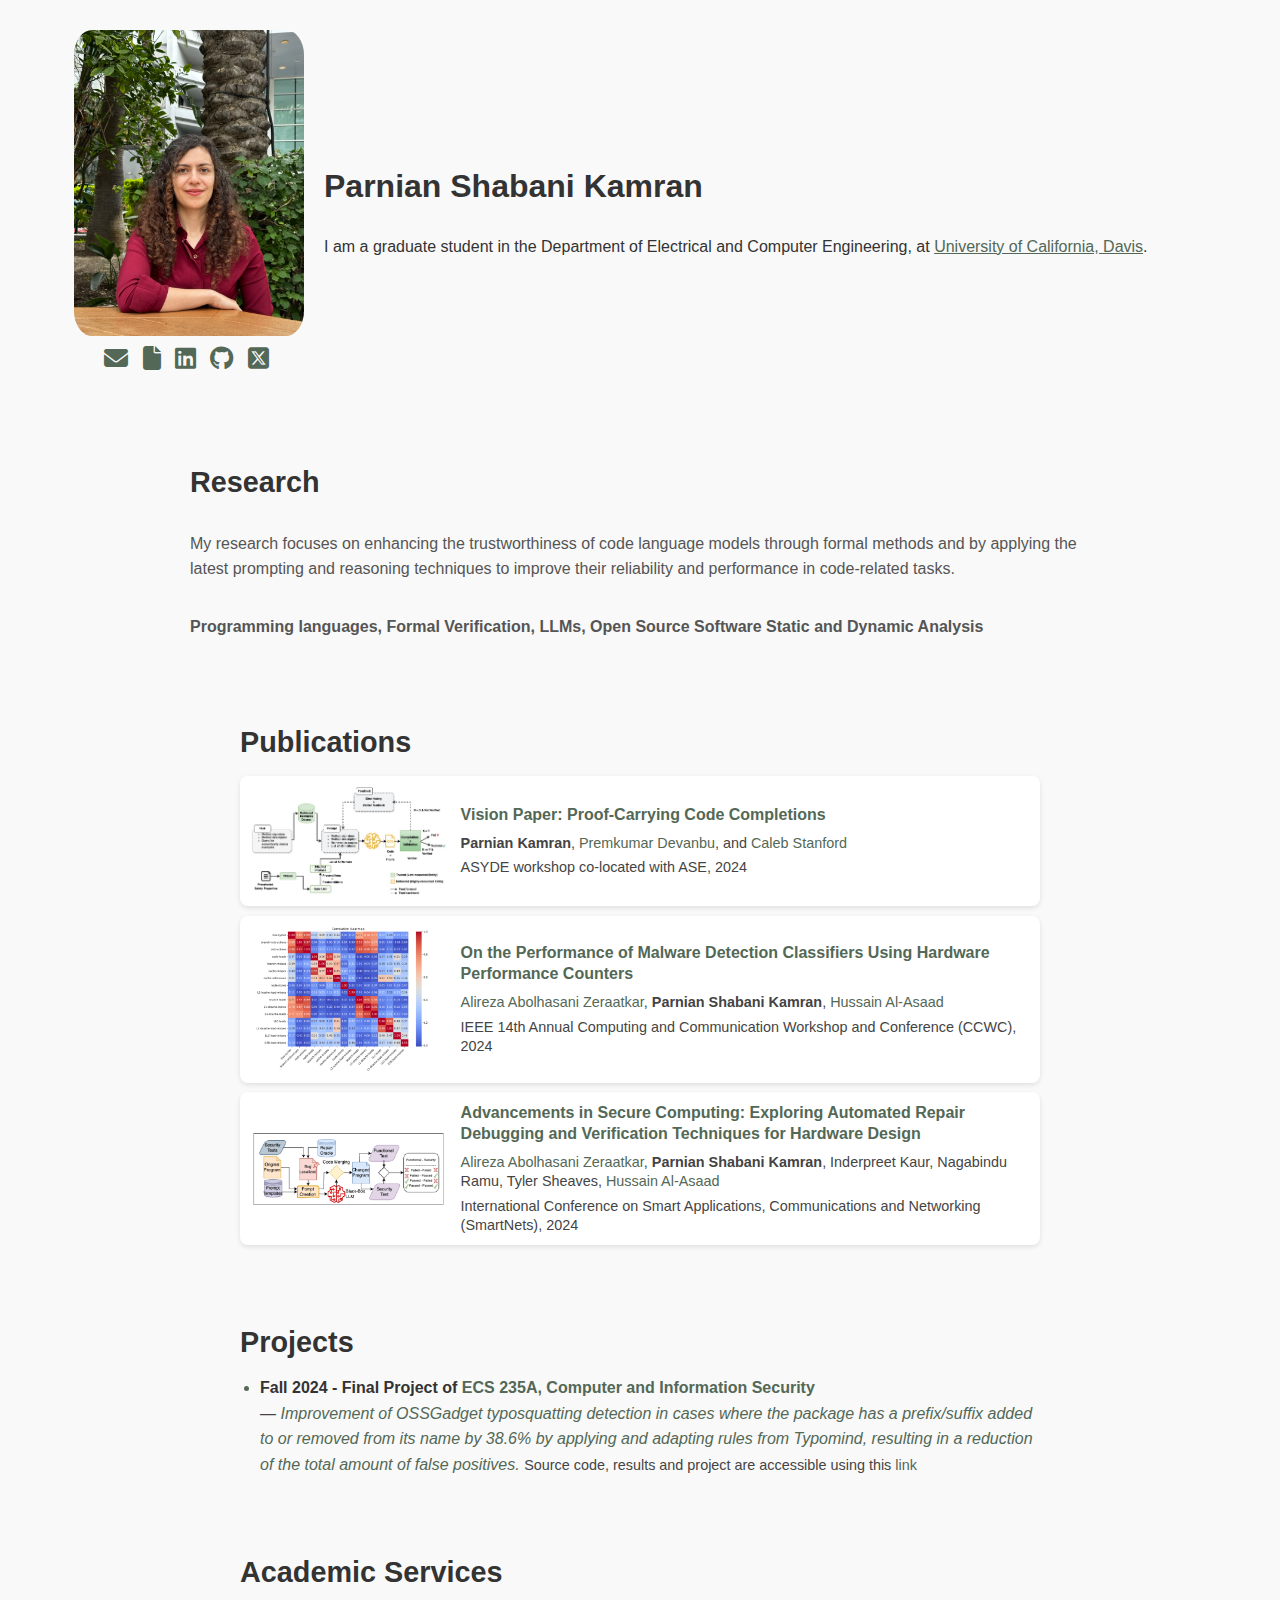
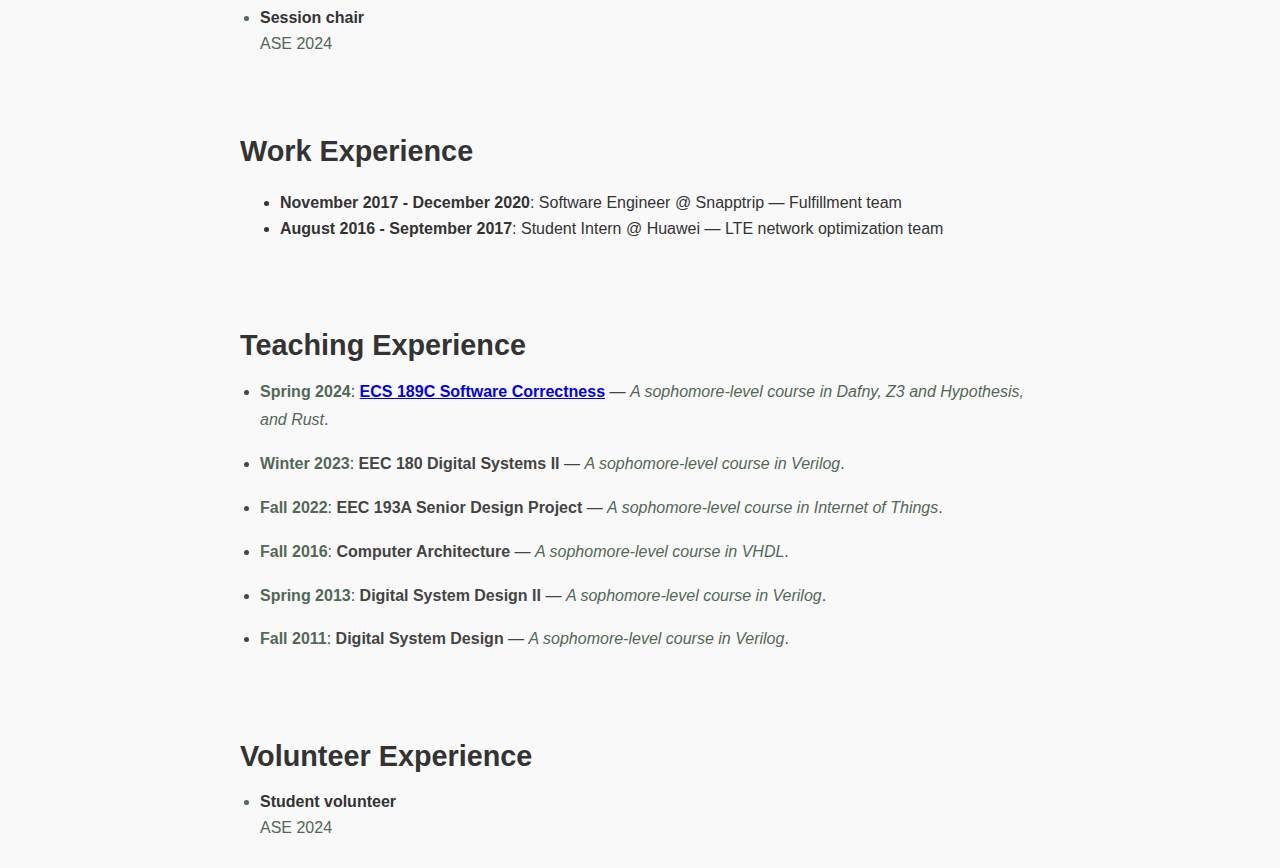
==== commit 9da4cbd8: "Fix research interests" ====
--- a/index.html
+++ b/index.html
@@ -61,7 +61,7 @@
         <p>
             My research focuses on enhancing the trustworthiness of code language models through formal methods and by applying the latest prompting and reasoning techniques to improve their reliability and performance in code-related tasks.
         </p>
-        <p><strong>Programming languages, Formal Verification, LLMs, Security, Fuzz Testing (Fuzzing)</strong></p>
+        <p><strong>Programming languages, Formal Verification, LLMs, Open Source Software Static and Dynamic Analysis</strong></p>
     </div>
 
 
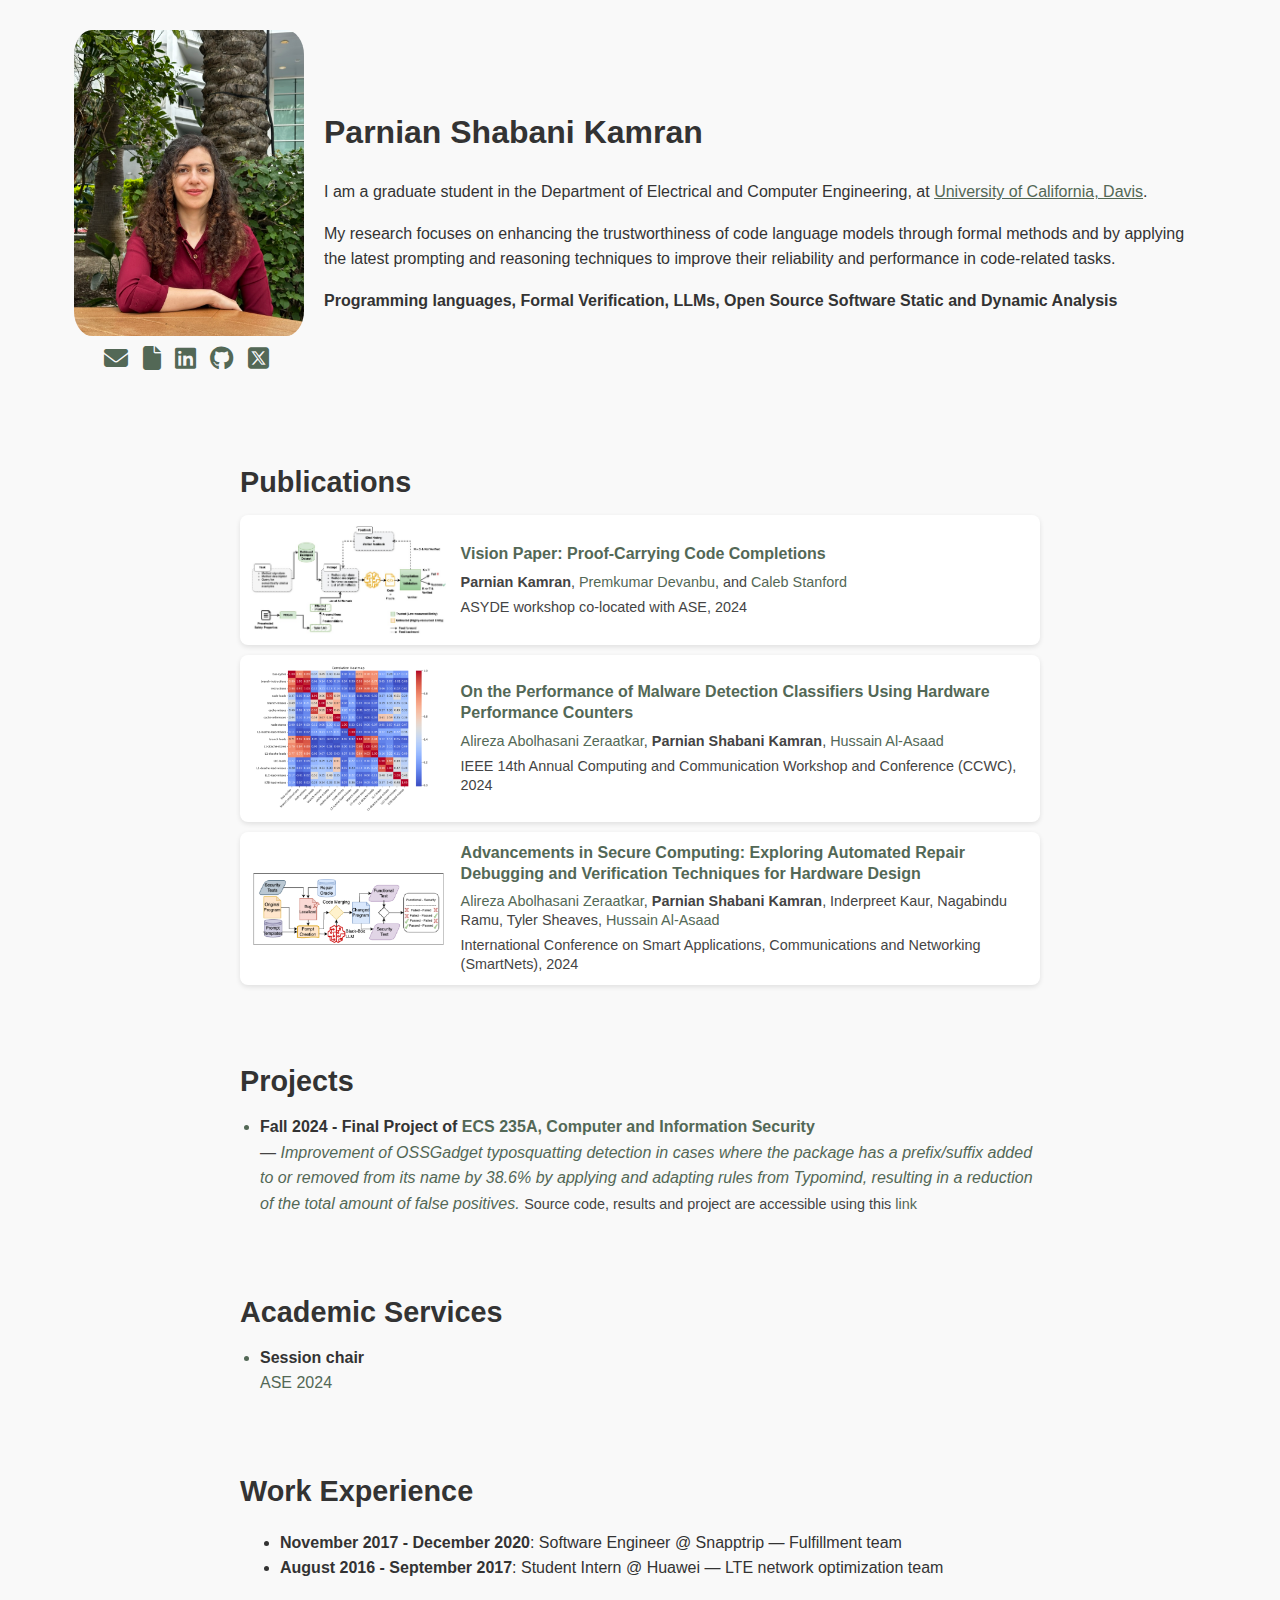
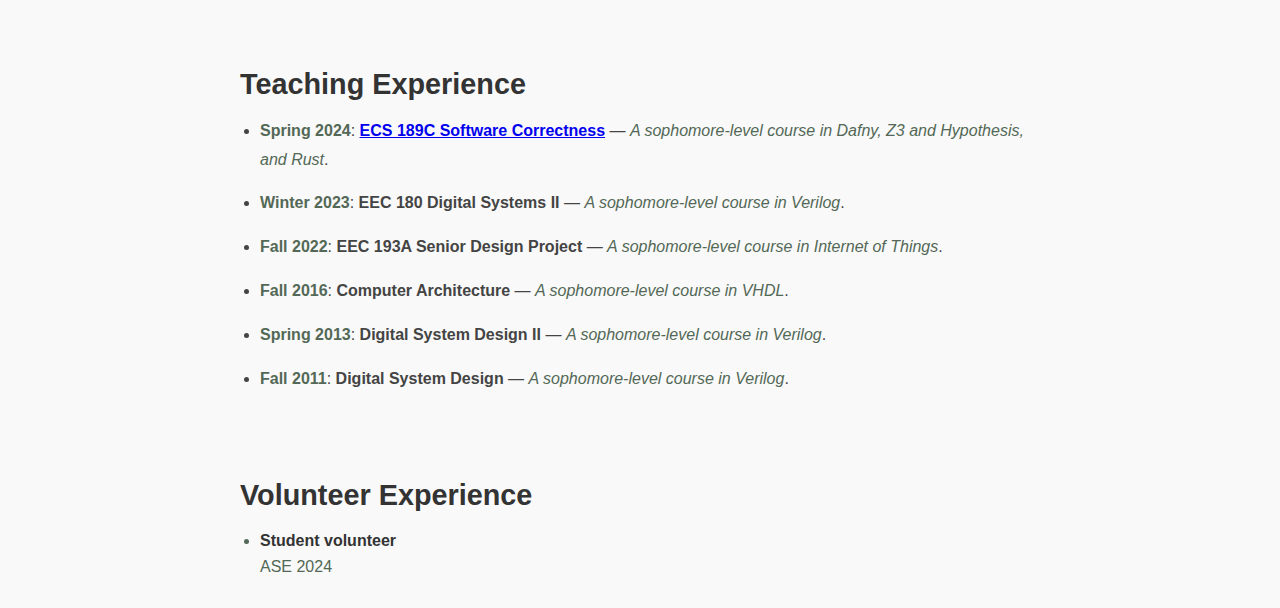
==== commit 0820d2a0: "Update CV" ====
--- a/index.html
+++ b/index.html
@@ -29,6 +29,10 @@
         <div class="profile-text">
             <h1>Parnian Shabani Kamran</h1>
             <p> I am a graduate student in the Department of Electrical and Computer Engineering, at <a href="https://www.ucdavis.edu/" target="_blank">University of California, Davis</a>.</p>
+            <p>
+                My research focuses on enhancing the trustworthiness of code language models through formal methods and by applying the latest prompting and reasoning techniques to improve their reliability and performance in code-related tasks.
+            </p>
+            <p><strong>Programming languages, Formal Verification, LLMs, Open Source Software Static and Dynamic Analysis</strong></p>
             <!-- <p>
                 I work under the supervision of <a href="https://web.cs.ucdavis.edu/~cdstanford/" target="_blank">Prof. Caleb Stanford</a> and am a 
                 member of the DavisPL lab where I care about the reliability and verifiability of systems especially code language 
@@ -56,13 +60,13 @@
     </div>
 
     <!-- Research Section -->
-    <div class="research-section">
+    <!-- <div class="research-section">
         <h2>Research</h2>
         <p>
             My research focuses on enhancing the trustworthiness of code language models through formal methods and by applying the latest prompting and reasoning techniques to improve their reliability and performance in code-related tasks.
         </p>
         <p><strong>Programming languages, Formal Verification, LLMs, Open Source Software Static and Dynamic Analysis</strong></p>
-    </div>
+    </div> -->
 
 
     <!-- Publications Section -->
